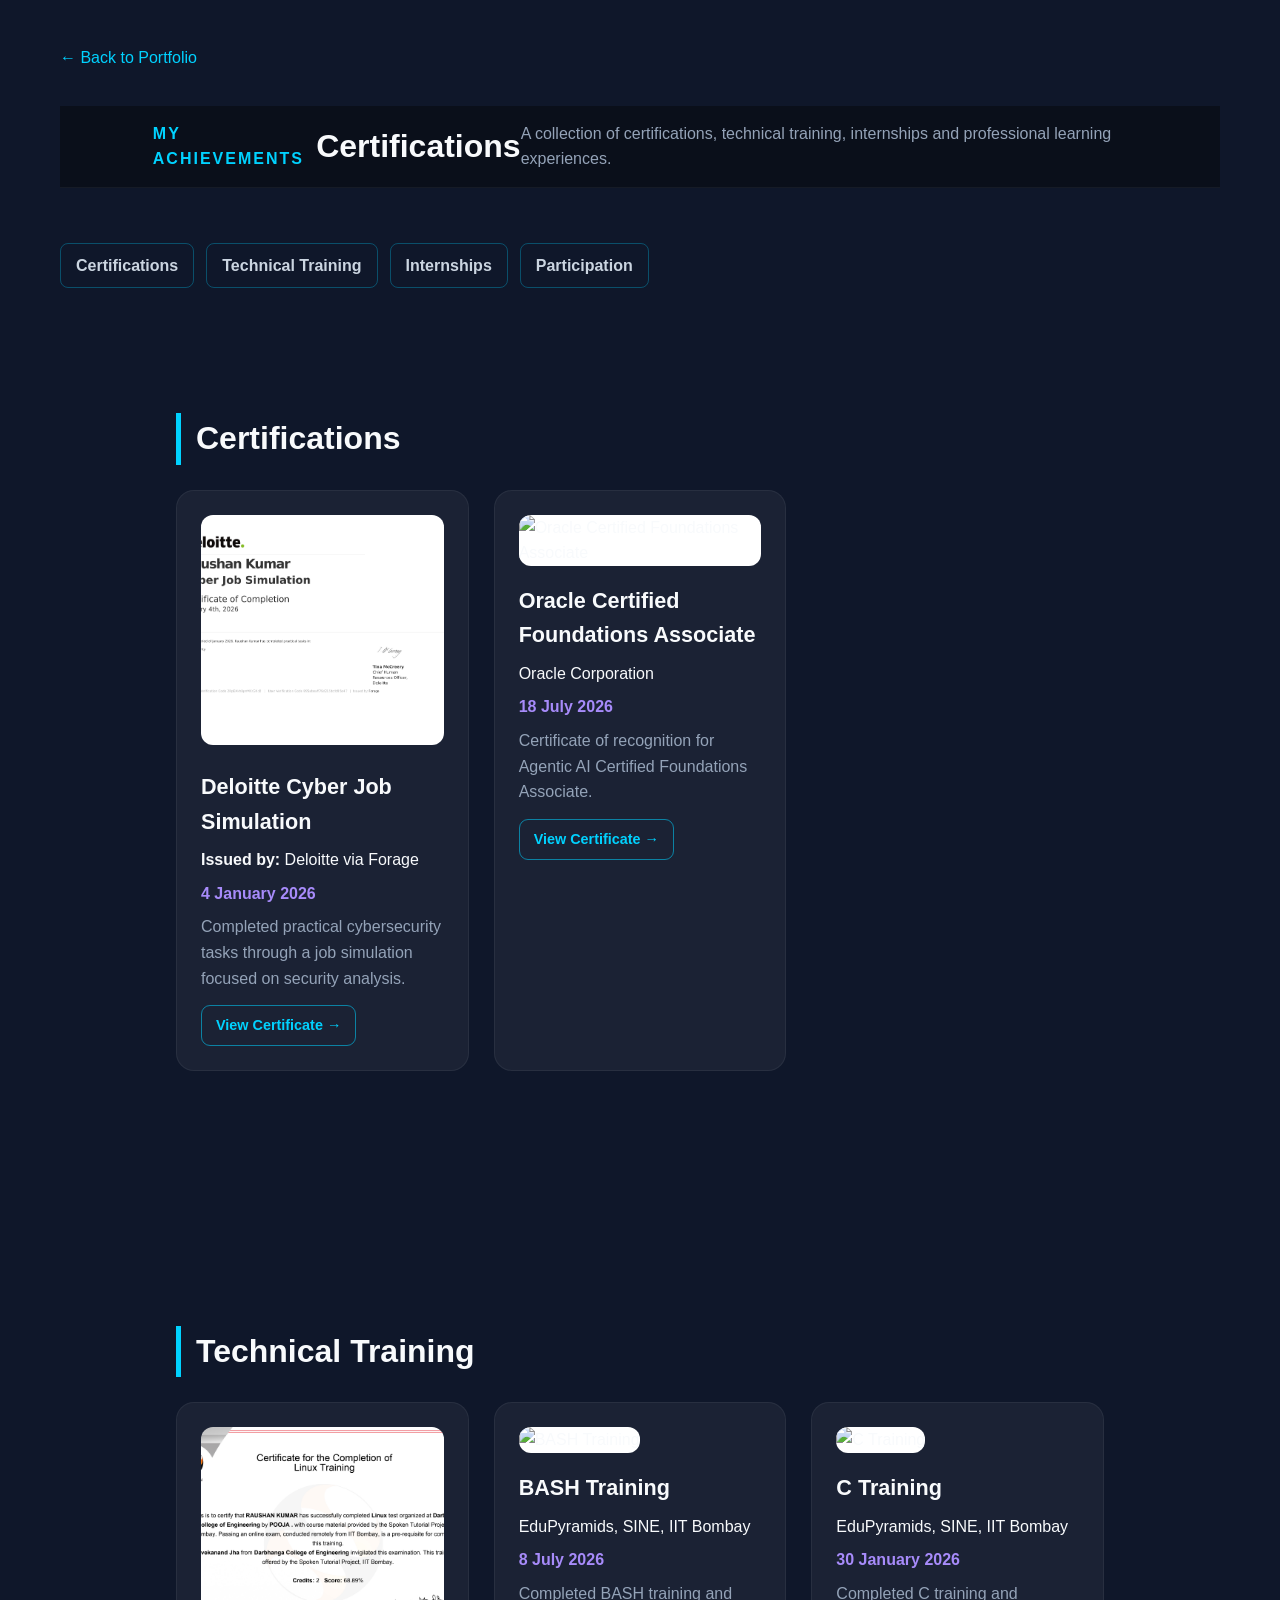
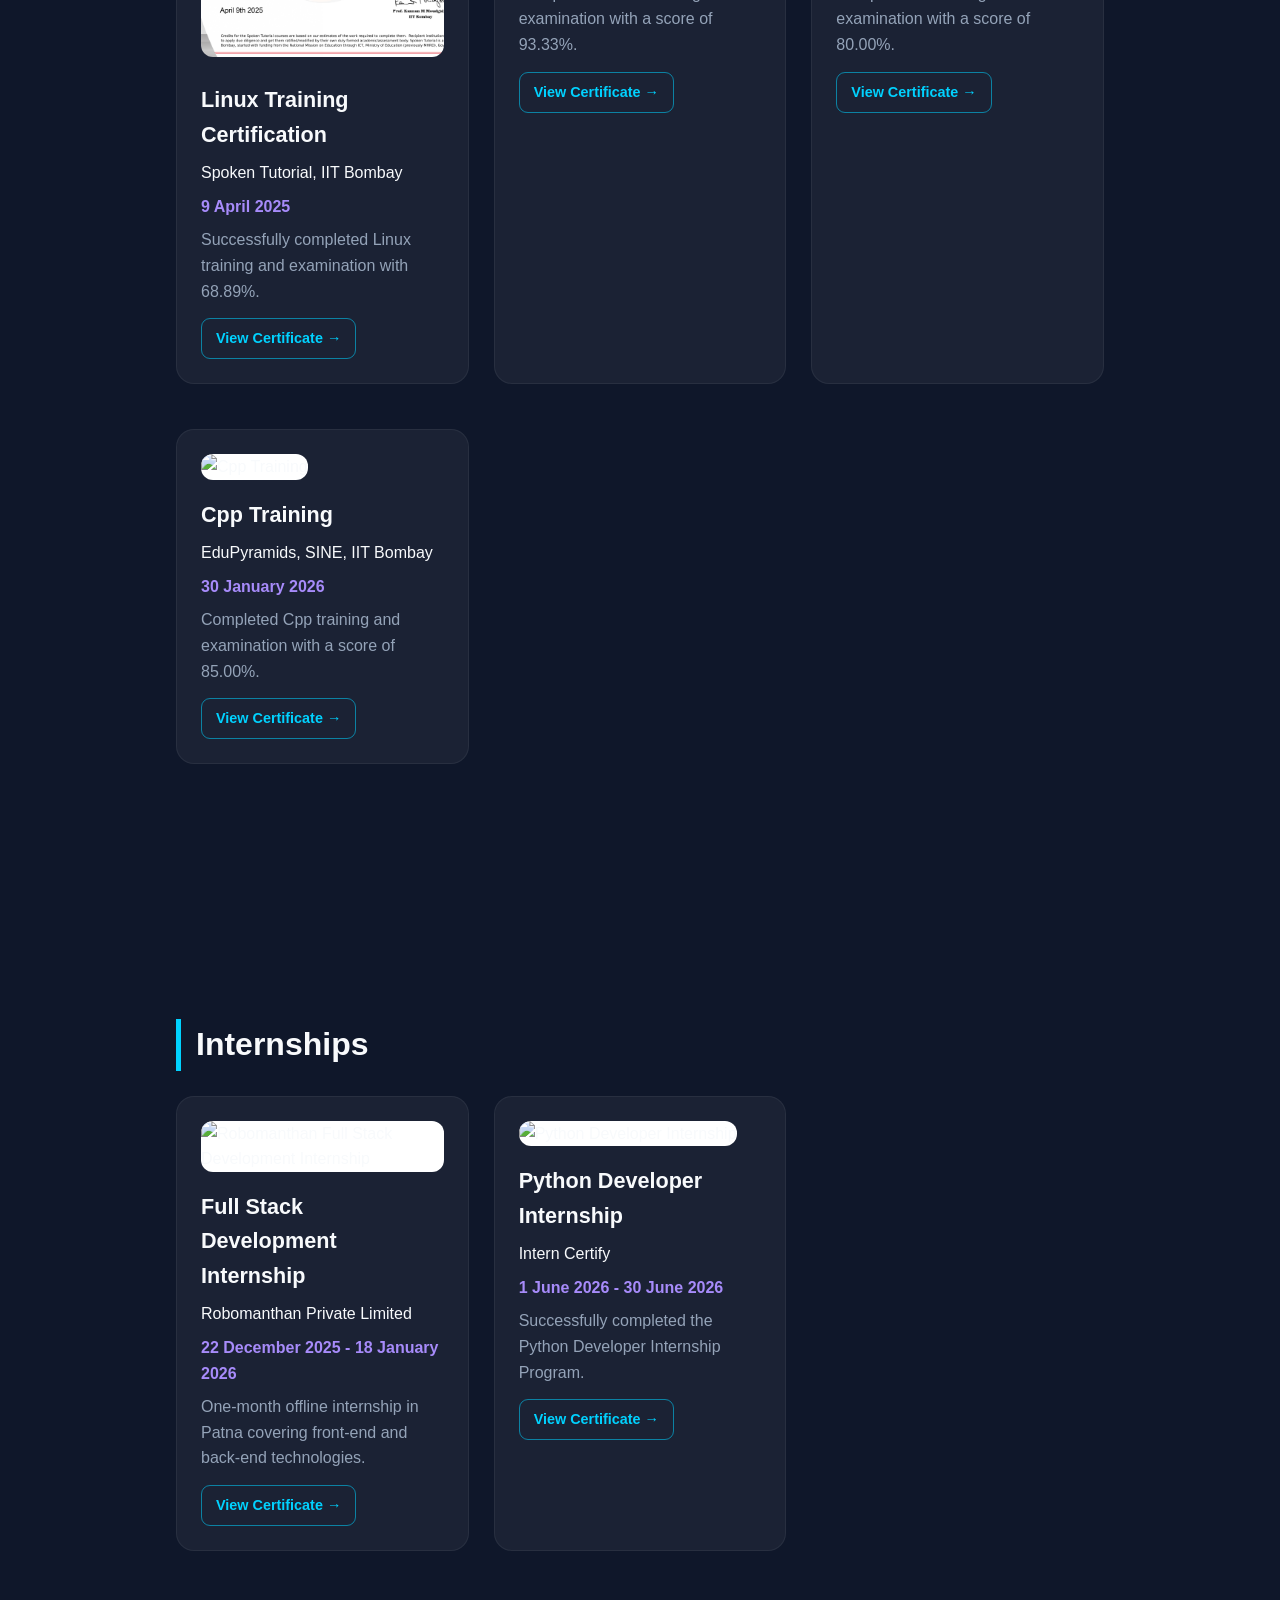
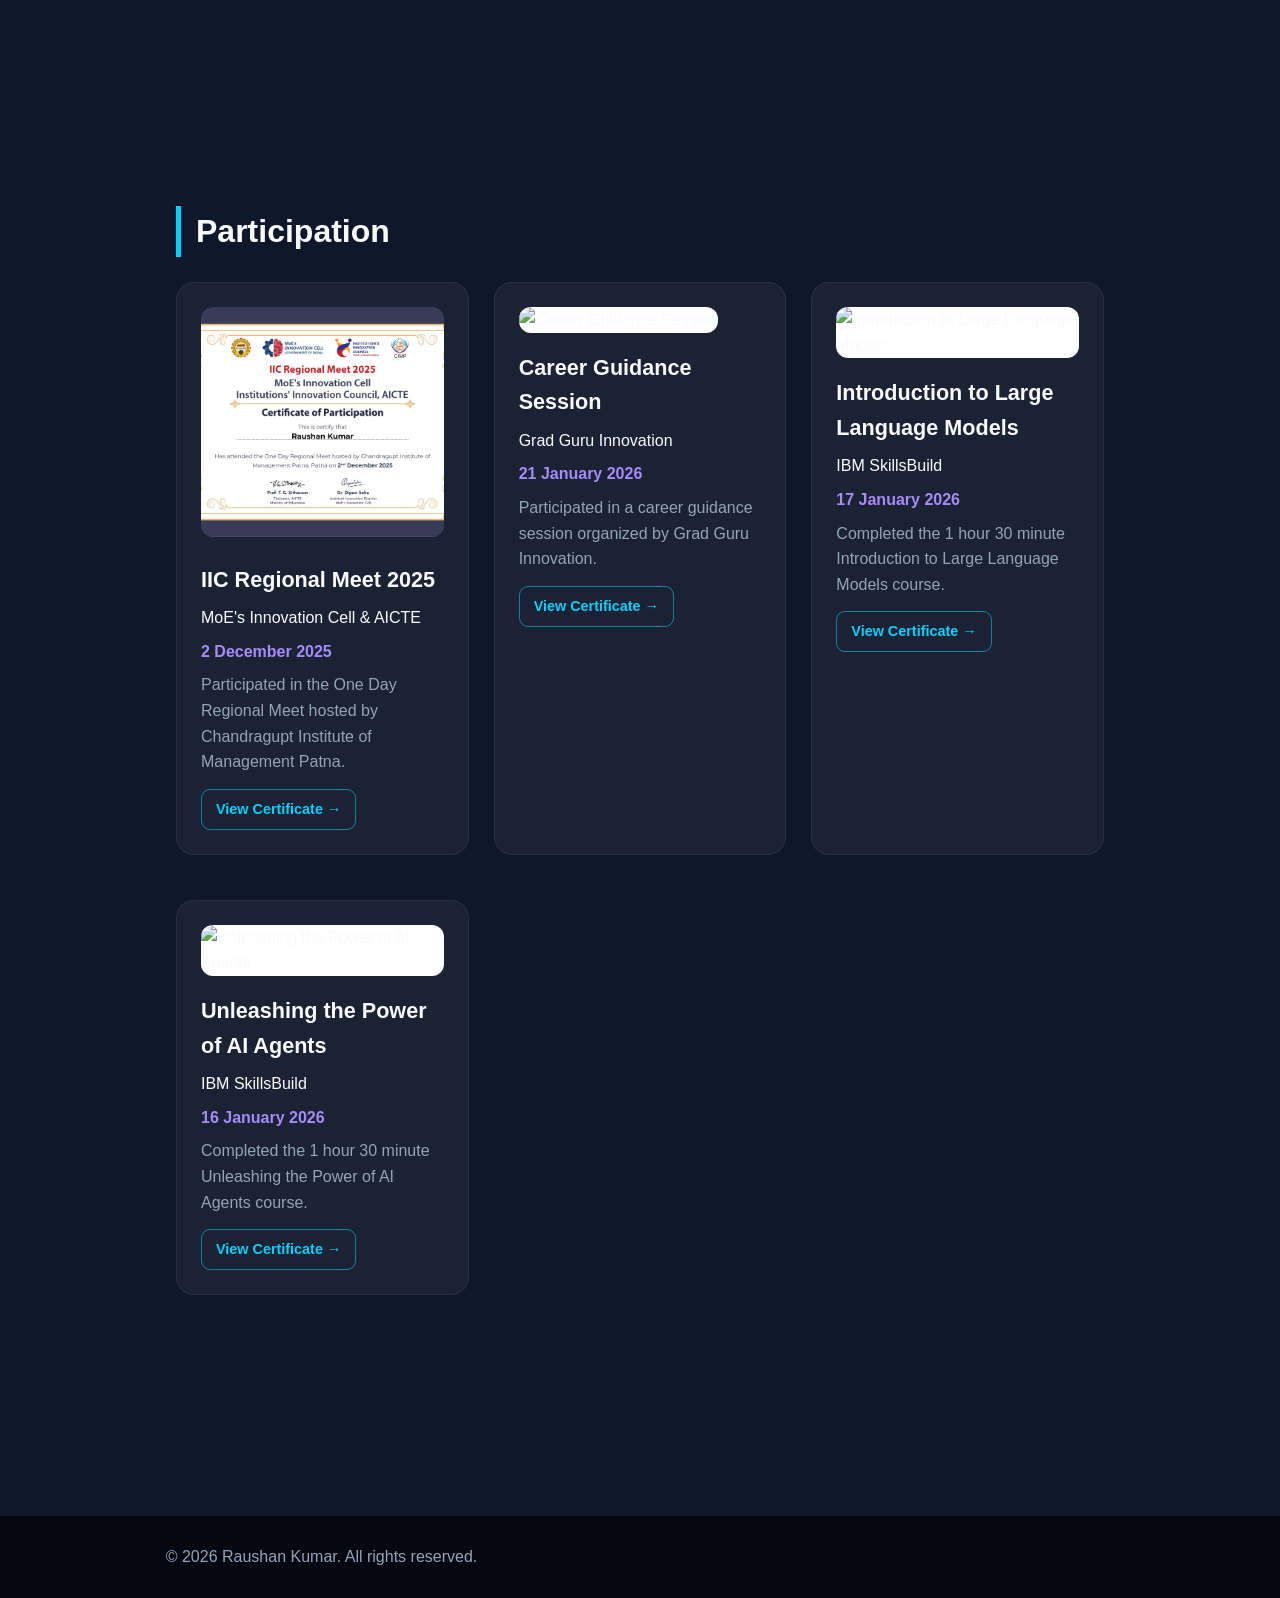
==== certifications.html @ c9614fdb "Add certification gallery page" ====
<!DOCTYPE html><html lang="en"><head><meta charset="UTF-8"><meta name="viewport" content="width=device-width,initial-scale=1.0"><meta name="description" content="Raushan Kumar certifications and professional learning."><title>Certifications | Raushan Kumar</title><link rel="stylesheet" href="https://cdnjs.cloudflare.com/ajax/libs/font-awesome/6.0.0/css/all.min.css"><link rel="stylesheet" href="style.css"></head><body><main class="page-shell"><a class="back-link" href="index.html#certifications">← Back to Portfolio</a><header class="page-header"><p class="eyebrow">My Achievements</p><h1>Certifications</h1><p class="muted">A collection of certifications, technical training, internships and professional learning experiences.</p></header><nav class="category-nav" aria-label="Certificate categories"><a href="#certifications">Certifications</a><a href="#technical-training">Technical Training</a><a href="#internships">Internships</a><a href="#participation">Participation</a></nav><section id="certifications" class="detail-section"><h2>Certifications</h2><div class="card-grid"><article class="detail-card"><img src="images/Deloitte Certificate.jpg" alt="Deloitte Cyber Job Simulation"><h3>Deloitte Cyber Job Simulation</h3><p><strong>Issued by:</strong> Deloitte via Forage</p><p class="date">4 January 2026</p><p class="muted">Completed practical cybersecurity tasks through a job simulation focused on security analysis.</p><a class="outline-btn small" href="images/Deloitte Certificate.jpg">View Certificate →</a></article><article class="detail-card"><img src="images/Oracle.jpg" alt="Oracle Certified Foundations Associate"><h3>Oracle Certified Foundations Associate</h3><p>Oracle Corporation</p><p class="date">18 July 2026</p><p class="muted">Certificate of recognition for Agentic AI Certified Foundations Associate.</p><a class="outline-btn small" href="images/Certificates/Oracle.jpg">View Certificate →</a></article></div></section><section id="technical-training" class="detail-section"><h2>Technical Training</h2><div class="card-grid"><article class="detail-card"><img src="images/LINUX TRAINING_page.jpg" alt="Linux Training"><h3>Linux Training Certification</h3><p>Spoken Tutorial, IIT Bombay</p><p class="date">9 April 2025</p><p class="muted">Successfully completed Linux training and examination with 68.89%.</p><a class="outline-btn small" href="images/LINUX TRAINING_page.jpg">View Certificate →</a></article><article class="detail-card"><img src="images/Certificates/BASH-Participant-Certificate.jpg" alt="BASH Training"><h3>BASH Training</h3><p>EduPyramids, SINE, IIT Bombay</p><p class="date">8 July 2026</p><p class="muted">Completed BASH training and examination with a score of 93.33%.</p><a class="outline-btn small" href="images/Certificates/BASH-Participant-Certificate.jpg">View Certificate →</a></article><article class="detail-card"><img src="images/Certificates/C-Participant-Certificate.jpg" alt="C Training"><h3>C Training</h3><p>EduPyramids, SINE, IIT Bombay</p><p class="date">30 January 2026</p><p class="muted">Completed C training and examination with a score of 80.00%.</p><a class="outline-btn small" href="images/Certificates/C-Participant-Certificate.jpg">View Certificate →</a></article><article class="detail-card"><img src="images/Certificates/Cpp-Participant-Certificate (1).jpg" alt="Cpp Training"><h3>Cpp Training</h3><p>EduPyramids, SINE, IIT Bombay</p><p class="date">30 January 2026</p><p class="muted">Completed Cpp training and examination with a score of 85.00%.</p><a class="outline-btn small" href="images/Certificates/Cpp-Participant-Certificate (1).jpg">View Certificate →</a></article></div></section><section id="internships" class="detail-section"><h2>Internships</h2><div class="card-grid"><article class="detail-card"><img src="images/Certificates/Robomanthan Certificate_8.jpg" alt="Robomanthan Full Stack Development Internship"><h3>Full Stack Development Internship</h3><p>Robomanthan Private Limited</p><p class="date">22 December 2025 - 18 January 2026</p><p class="muted">One-month offline internship in Patna covering front-end and back-end technologies.</p><a class="outline-btn small" href="images/Certificates/Robomanthan Certificate_8.jpg">View Certificate →</a></article><article class="detail-card"><img src="images/Certificates/Intern Certify Certification _20260608_214054_0000.jpg" alt="Python Developer Internship"><h3>Python Developer Internship</h3><p>Intern Certify</p><p class="date">1 June 2026 - 30 June 2026</p><p class="muted">Successfully completed the Python Developer Internship Program.</p><a class="outline-btn small" href="images/Certificates/Intern Certify Certification _20260608_214054_0000.jpg">View Certificate →</a></article></div></section><section id="participation" class="detail-section"><h2>Participation</h2><div class="card-grid"><article class="detail-card"><img src="images/iic-regional-meet.jpg" alt="IIC Regional Meet 2025"><h3>IIC Regional Meet 2025</h3><p>MoE's Innovation Cell &amp; AICTE</p><p class="date">2 December 2025</p><p class="muted">Participated in the One Day Regional Meet hosted by Chandragupt Institute of Management Patna.</p><a class="outline-btn small" href="images/iic-regional-meet.jpg">View Certificate →</a></article><article class="detail-card"><img src="images/Certificates/RAUSHAN_KUMAR_certificate.jpg" alt="Career Guidance Session"><h3>Career Guidance Session</h3><p>Grad Guru Innovation</p><p class="date">21 January 2026</p><p class="muted">Participated in a career guidance session organized by Grad Guru Innovation.</p><a class="outline-btn small" href="images/Certificates/RAUSHAN_KUMAR_certificate.jpg">View Certificate →</a></article><article class="detail-card"><img src="images/Certificates/Completion_Certificate___Introduction_to_Large_Language_Models.jpg" alt="Introduction to Large Language Models"><h3>Introduction to Large Language Models</h3><p>IBM SkillsBuild</p><p class="date">17 January 2026</p><p class="muted">Completed the 1 hour 30 minute Introduction to Large Language Models course.</p><a class="outline-btn small" href="images/Certificates/Completion_Certificate___Introduction_to_Large_Language_Models.jpg">View Certificate →</a></article><article class="detail-card"><img src="images/Certificates/Completion_Certificate___Unleashing_the_Power_of_AI_Agents.jpg" alt="Unleashing the Power of AI Agents"><h3>Unleashing the Power of AI Agents</h3><p>IBM SkillsBuild</p><p class="date">16 January 2026</p><p class="muted">Completed the 1 hour 30 minute Unleashing the Power of AI Agents course.</p><a class="outline-btn small" href="images/Certificates/Completion_Certificate___Unleashing_the_Power_of_AI_Agents.jpg">View Certificate →</a></article></div></section></main><footer class="site-footer">© 2026 Raushan Kumar. All rights reserved.</footer></body></html>
---- style.css ----
:root{--gradient:linear-gradient(135deg,#00d2ff 0%,#3a7bd5 100%);--accent:#c084fc;--bg:#0f172a;--card:rgba(255,255,255,.05);--text:#f8fafc;--muted:#94a3b8;--cyan:#00d2ff}*{box-sizing:border-box;margin:0;padding:0;font-family:Inter,sans-serif}html{scroll-behavior:smooth;scroll-padding-top:90px}body{background:var(--bg);color:var(--text);line-height:1.6}a{color:inherit}header{position:sticky;top:0;z-index:1000;display:flex;justify-content:space-between;align-items:center;padding:15px 8%;background:rgba(11,15,26,.95);backdrop-filter:blur(10px);border-bottom:1px solid rgba(255,255,255,.05)}.logo-circle{width:45px;height:45px;border:2px solid var(--cyan);border-radius:50%;display:grid;place-items:center;font-weight:800;color:var(--cyan);box-shadow:0 0 15px rgba(0,210,255,.2)}nav ul{display:flex;gap:25px;list-style:none}nav a{text-decoration:none;font-weight:600;color:#cbd5e1;transition:.2s}nav a:hover{color:var(--cyan)}section{padding:80px 10%}h2{font-size:2rem;margin-bottom:40px;border-left:5px solid var(--cyan);padding-left:15px}.hero{display:flex;justify-content:space-between;align-items:center;gap:50px;padding:80px 10%;background:radial-gradient(circle at top right,rgba(58,123,213,.1),transparent)}.hero-text{max-width:760px}.hero-text h1{font-size:3.5rem;background:var(--gradient);-webkit-background-clip:text;-webkit-text-fill-color:transparent}.hero-text p{font-size:1.2rem;color:var(--muted);margin-top:10px}.hero-description{max-width:700px}.profile-circle{width:220px;height:220px;flex:0 0 220px;border:4px solid var(--cyan);border-radius:50%;overflow:hidden;box-shadow:0 0 30px rgba(0,210,255,.2)}.profile-circle img{width:100%;height:100%;object-fit:cover}.about-text{max-width:850px;color:#cbd5e1;font-size:1.05rem}.about-text p+p{margin-top:15px}.card-grid{display:grid;grid-template-columns:repeat(3,minmax(0,1fr));gap:25px}.card{background:var(--card);padding:30px;border:1px solid rgba(255,255,255,.06);border-radius:20px;transition:.25s}.card:hover{border-color:var(--cyan);background:rgba(0,210,255,.05);transform:translateY(-4px)}.icon{font-size:1.5rem;color:var(--cyan);margin-bottom:15px}.heading-row{display:flex;align-items:center;gap:12px}.heading-row .icon{margin:0}.card h3{color:var(--cyan);margin-bottom:10px}.heading-row h3{margin:0}.date{color:#a78bfa;font-weight:600;margin-top:8px}.muted{color:var(--muted)}.skills-grid{display:grid;grid-template-columns:repeat(2,minmax(0,1fr));gap:20px}.skill-group{background:var(--card);padding:25px;border:1px solid rgba(255,255,255,.06);border-radius:18px}.skill-group h3{margin-bottom:15px;color:#e2e8f0}.skill-group h3 i{color:var(--cyan);margin-right:8px}.skill-list,.tags{display:flex;flex-wrap:wrap;gap:10px}.skill-list span,.tags span{padding:7px 12px;border-radius:8px;background:rgba(0,210,255,.08);color:var(--cyan);font-size:.9rem}.tags{margin-top:18px}.text-link{display:inline-block;margin-top:18px;color:var(--cyan);font-weight:700;text-decoration:none}.certificate-card img{width:100%;height:190px;object-fit:cover;border-radius:12px;margin-bottom:18px;background:#fff}.center-action{text-align:center;margin-top:30px}.outline-btn{display:inline-flex;align-items:center;gap:9px;padding:11px 20px;border:1px solid rgba(0,210,255,.55);border-radius:9px;text-decoration:none;color:var(--cyan);font-weight:700;transition:.2s}.outline-btn:hover{background:rgba(0,210,255,.1);transform:translateY(-2px)}.outline-btn.small{margin-top:14px;padding:8px 14px;font-size:.9rem}.project-card{min-height:250px}footer{display:grid;grid-template-columns:1fr 1fr;gap:50px;padding:70px 10%;background:#050810;border-top:1px solid rgba(255,255,255,.05)}footer h2{margin-bottom:25px}.contact-items{margin-top:20px}.contact-items p+p{margin-top:8px}.contact-items a{color:var(--cyan);text-decoration:none}.social-icons{display:flex;gap:15px;margin-top:25px}.social-icons a{width:45px;height:45px;border-radius:50%;background:var(--card);display:grid;place-items:center;text-decoration:none;font-size:1.2rem;transition:.2s}.social-icons a:hover{background:var(--cyan);transform:translateY(-3px)}.contact-card{background:var(--card);padding:30px;border-radius:20px}.contact-card h3{margin-bottom:10px}.contact-card .outline-btn{margin-top:20px}.copyright{text-align:center;padding:20px;color:#94a3b8;border-top:1px solid rgba(255,255,255,.05)}.page-shell{max-width:1200px;margin:auto;padding:45px 20px}.back-link{display:inline-block;color:var(--cyan);text-decoration:none;margin-bottom:35px}.page-header{margin-bottom:55px}.eyebrow{color:var(--cyan);font-weight:800;letter-spacing:2px;text-transform:uppercase}.category-nav,.project-nav{display:flex;flex-wrap:wrap;gap:12px;margin:25px 0 45px}.category-nav a,.project-nav a{padding:9px 15px;border:1px solid rgba(0,210,255,.3);border-radius:8px;text-decoration:none;color:#cbd5e1}.category-nav a:hover,.project-nav a:hover{color:var(--cyan);border-color:var(--cyan)}.detail-section{margin-bottom:75px;scroll-margin-top:110px}.detail-section>h2{margin-bottom:25px}.detail-card{background:var(--card);border:1px solid rgba(255,255,255,.06);border-radius:18px;padding:24px;margin-bottom:20px}.detail-card img{width:100%;height:230px;object-fit:cover;border-radius:12px;background:#fff;margin-bottom:18px}.detail-card h3{font-size:1.35rem;margin-bottom:8px}.detail-card p+p{margin-top:8px}.site-footer{text-align:center;padding:28px;border-top:1px solid rgba(255,255,255,.05);color:#94a3b8}@media(max-width:900px){.card-grid{grid-template-columns:repeat(2,minmax(0,1fr))}.hero{padding:65px 7%}section,footer{padding:65px 7%}}@media(max-width:650px){header{padding:12px 5%}nav ul{display:none}.hero{flex-direction:column-reverse;text-align:center}.hero-text h1{font-size:2.7rem}.profile-circle{width:180px;height:180px;flex-basis:180px}section,footer{padding:55px 5%}.card-grid,.skills-grid,footer{grid-template-columns:1fr}.heading-row{align-items:flex-start}.page-shell{padding:30px 15px}.page-header{margin-bottom:35px}.detail-card img{height:190px}}
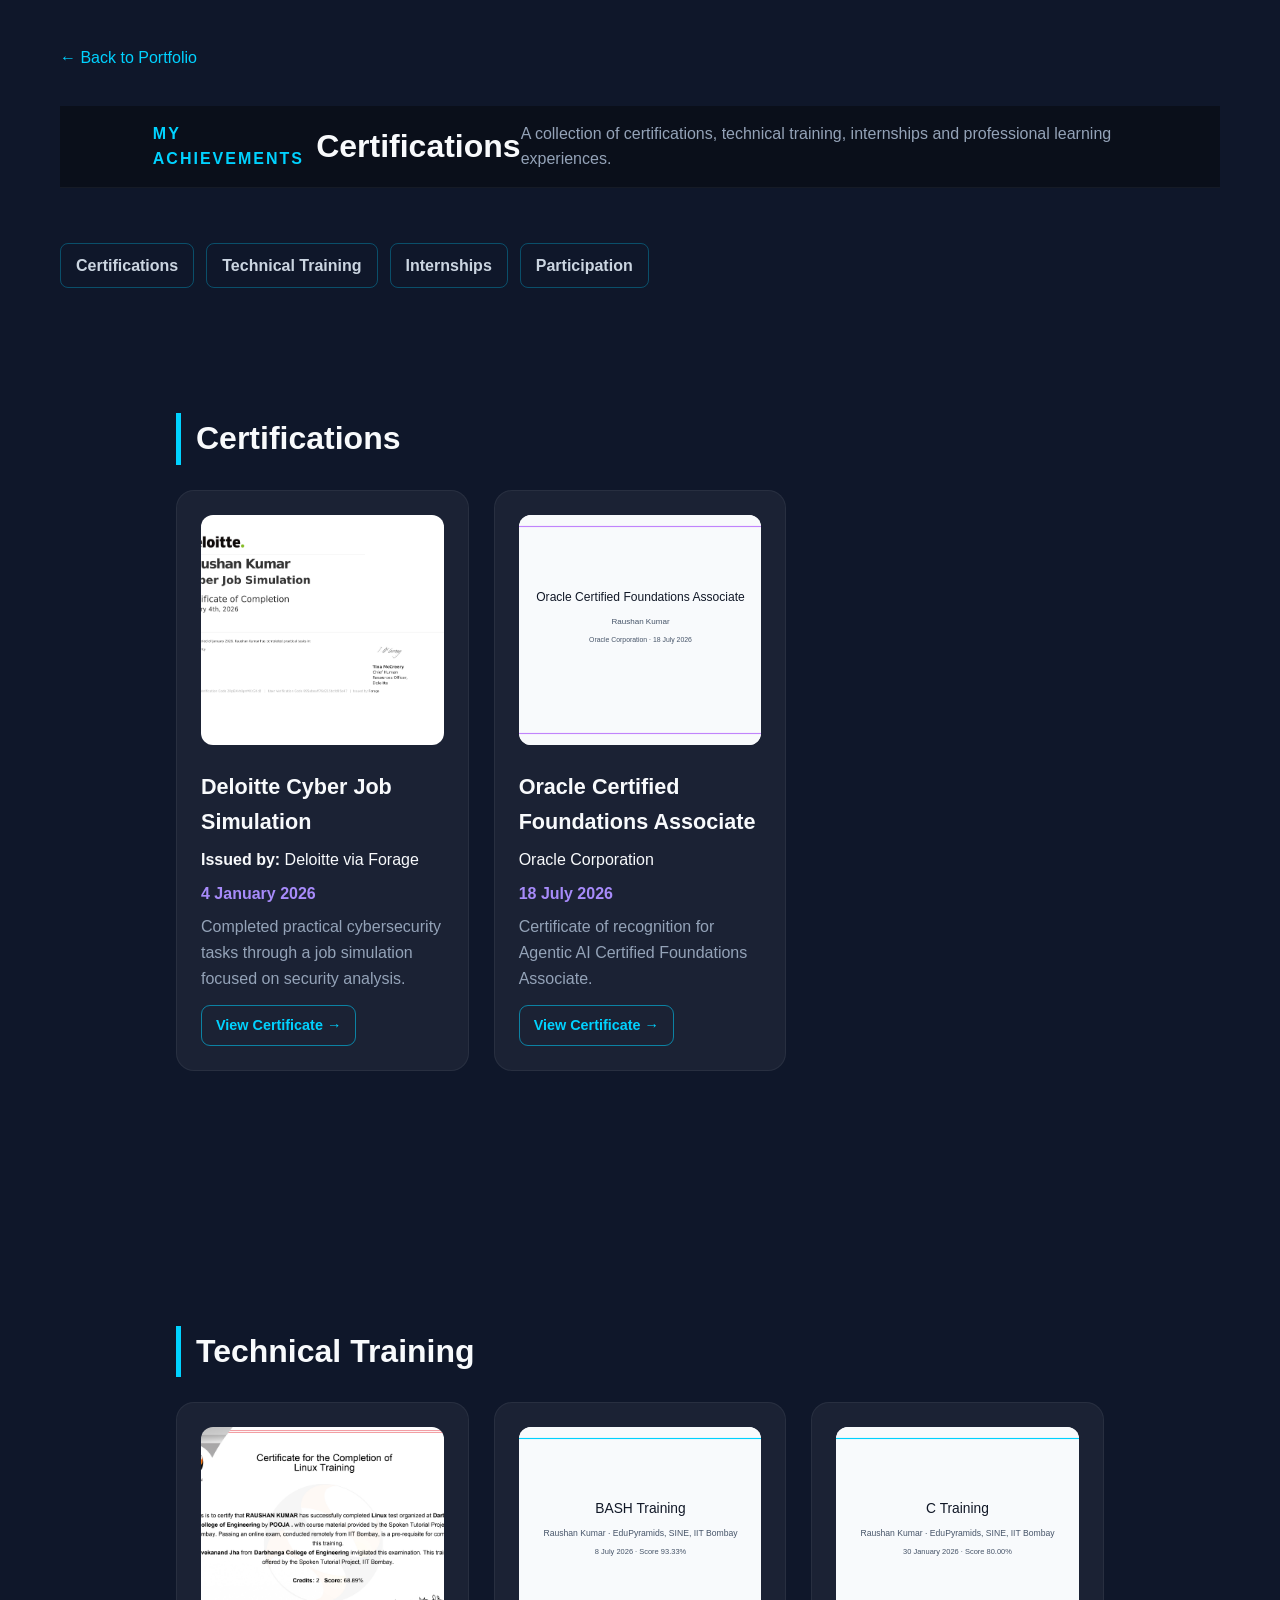
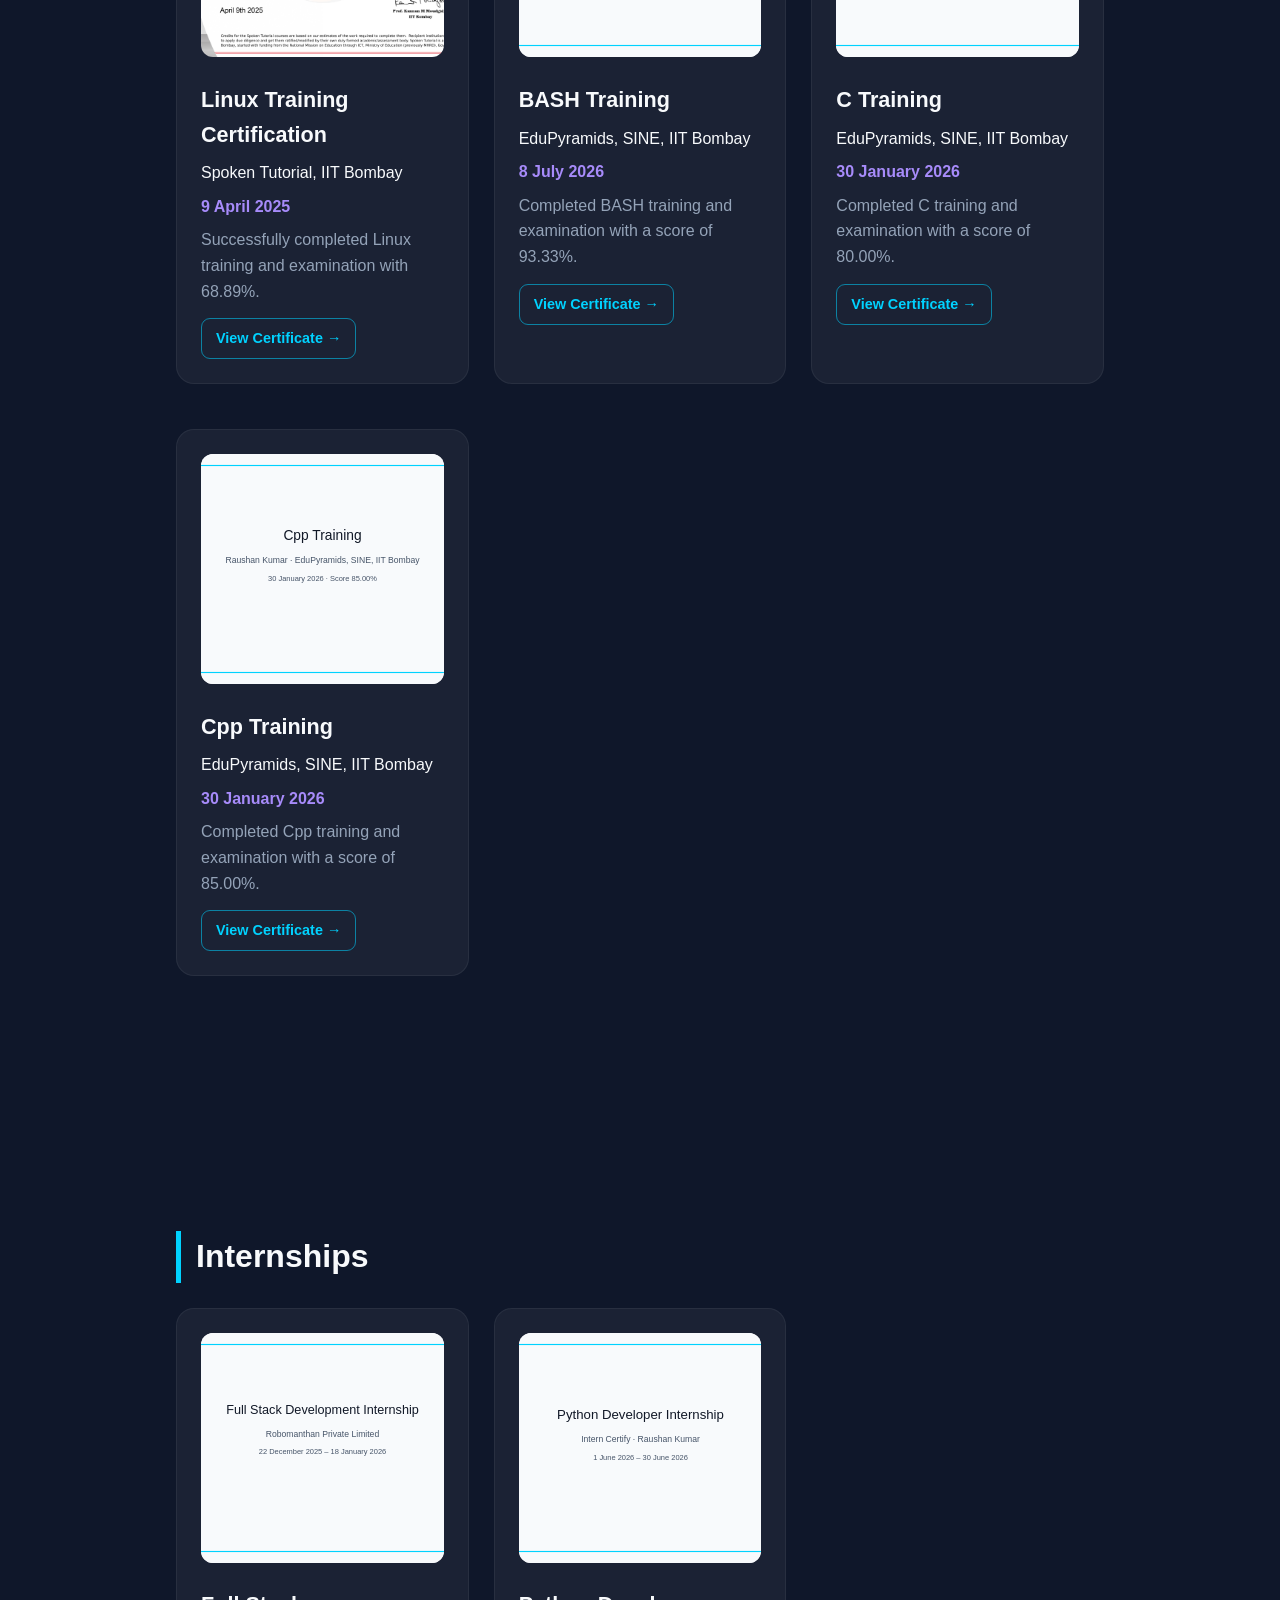
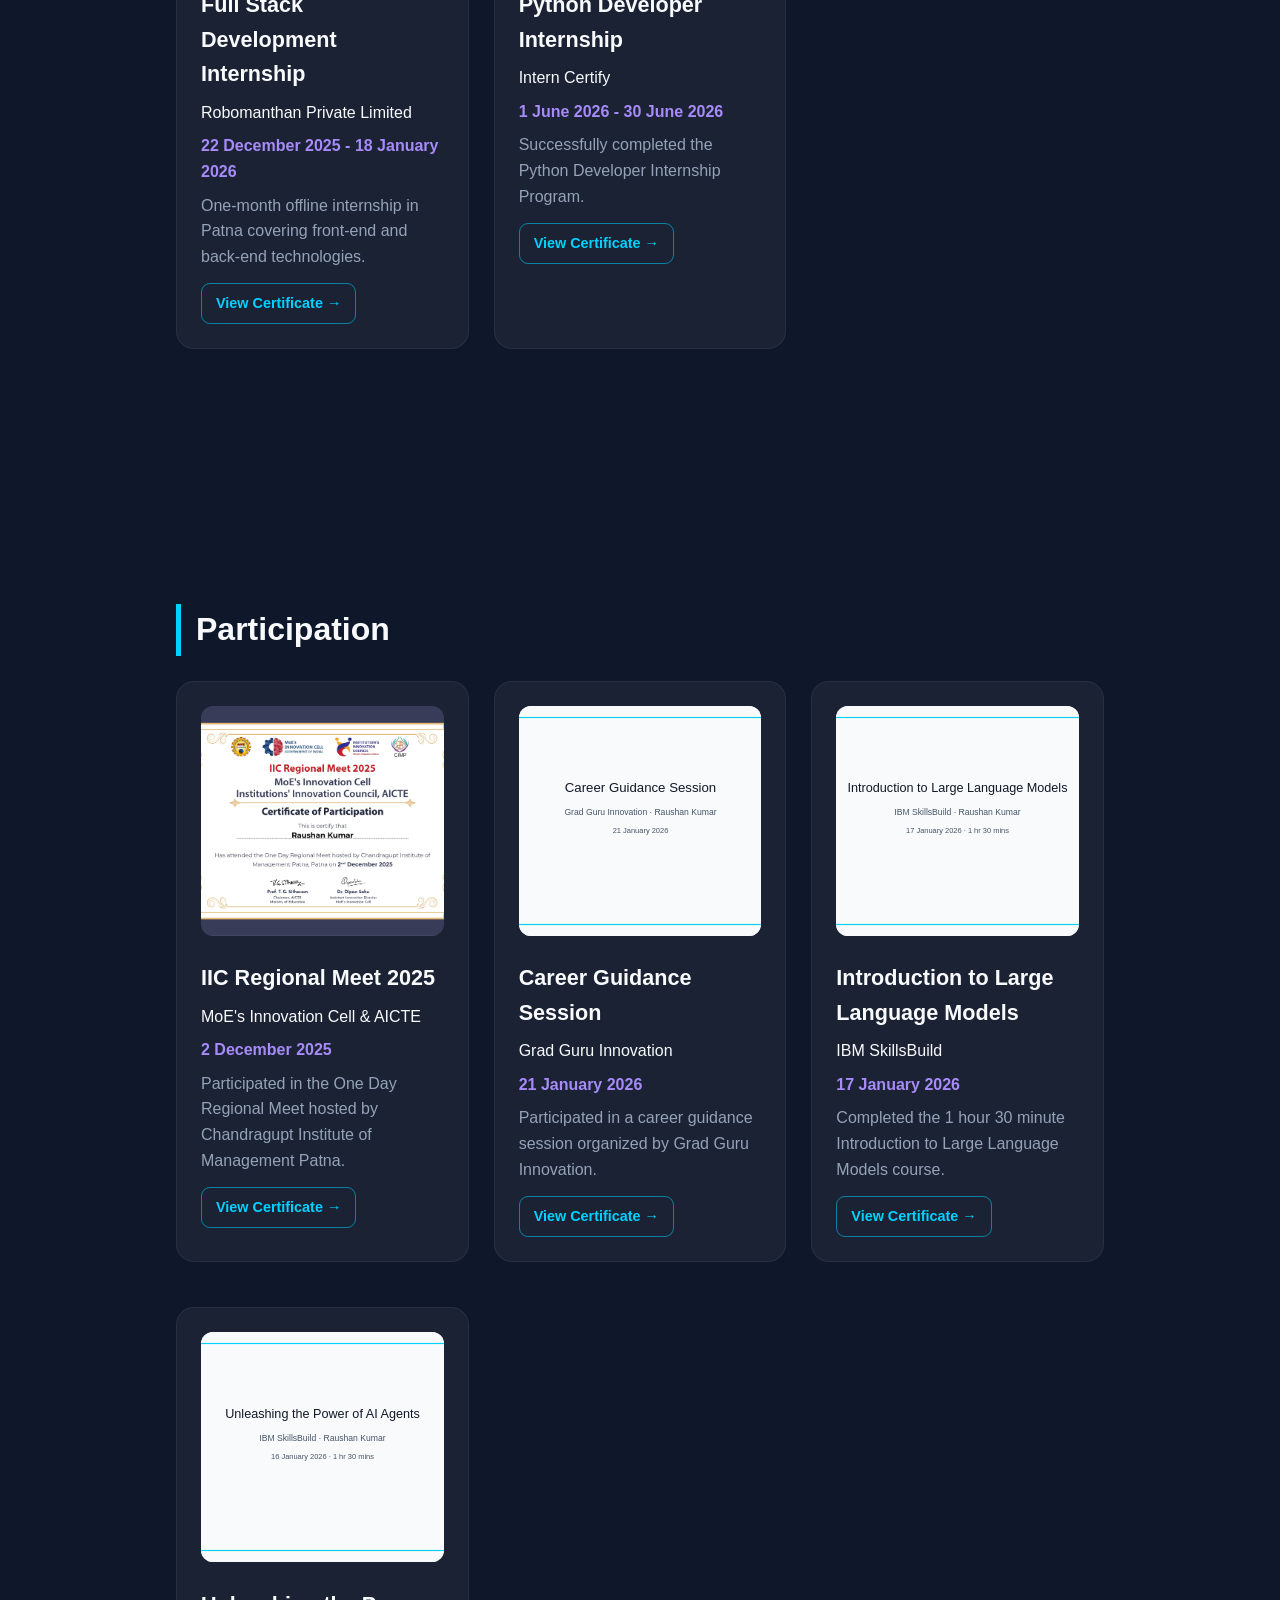
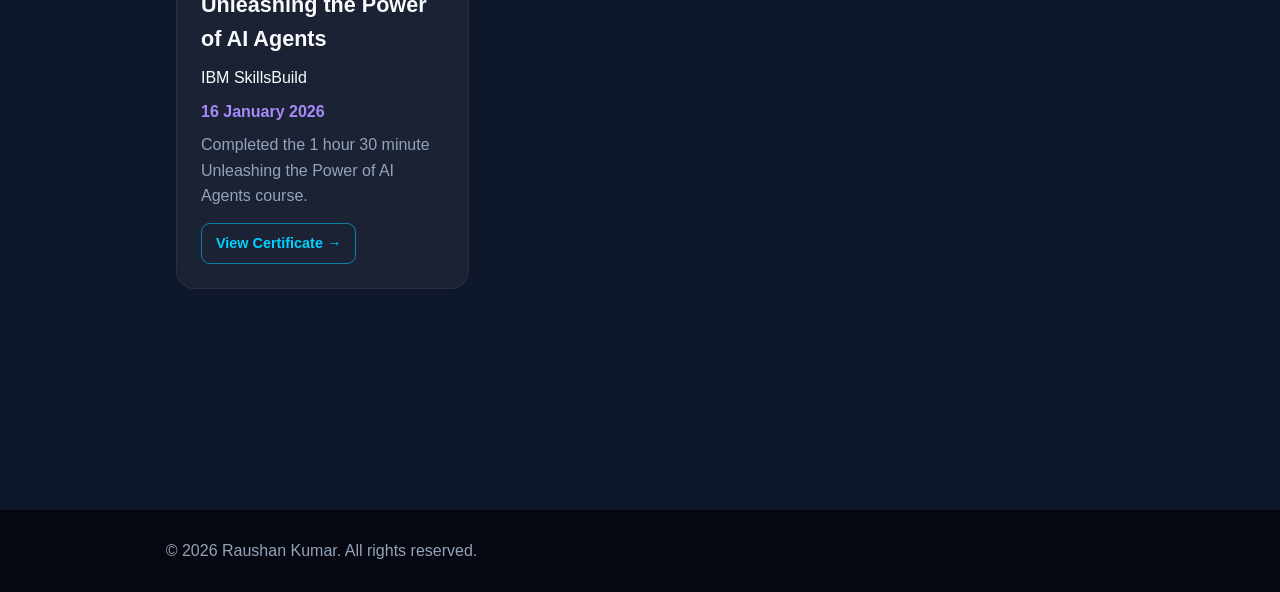
==== commit d6f418b5: "Fix certificate asset paths" ====
--- a/certifications.html
+++ b/certifications.html
@@ -1 +1 @@
-<!DOCTYPE html><html lang="en"><head><meta charset="UTF-8"><meta name="viewport" content="width=device-width,initial-scale=1.0"><meta name="description" content="Raushan Kumar certifications and professional learning."><title>Certifications | Raushan Kumar</title><link rel="stylesheet" href="https://cdnjs.cloudflare.com/ajax/libs/font-awesome/6.0.0/css/all.min.css"><link rel="stylesheet" href="style.css"></head><body><main class="page-shell"><a class="back-link" href="index.html#certifications">← Back to Portfolio</a><header class="page-header"><p class="eyebrow">My Achievements</p><h1>Certifications</h1><p class="muted">A collection of certifications, technical training, internships and professional learning experiences.</p></header><nav class="category-nav" aria-label="Certificate categories"><a href="#certifications">Certifications</a><a href="#technical-training">Technical Training</a><a href="#internships">Internships</a><a href="#participation">Participation</a></nav><section id="certifications" class="detail-section"><h2>Certifications</h2><div class="card-grid"><article class="detail-card"><img src="images/Deloitte Certificate.jpg" alt="Deloitte Cyber Job Simulation"><h3>Deloitte Cyber Job Simulation</h3><p><strong>Issued by:</strong> Deloitte via Forage</p><p class="date">4 January 2026</p><p class="muted">Completed practical cybersecurity tasks through a job simulation focused on security analysis.</p><a class="outline-btn small" href="images/Deloitte Certificate.jpg">View Certificate →</a></article><article class="detail-card"><img src="images/Oracle.jpg" alt="Oracle Certified Foundations Associate"><h3>Oracle Certified Foundations Associate</h3><p>Oracle Corporation</p><p class="date">18 July 2026</p><p class="muted">Certificate of recognition for Agentic AI Certified Foundations Associate.</p><a class="outline-btn small" href="images/Certificates/Oracle.jpg">View Certificate →</a></article></div></section><section id="technical-training" class="detail-section"><h2>Technical Training</h2><div class="card-grid"><article class="detail-card"><img src="images/LINUX TRAINING_page.jpg" alt="Linux Training"><h3>Linux Training Certification</h3><p>Spoken Tutorial, IIT Bombay</p><p class="date">9 April 2025</p><p class="muted">Successfully completed Linux training and examination with 68.89%.</p><a class="outline-btn small" href="images/LINUX TRAINING_page.jpg">View Certificate →</a></article><article class="detail-card"><img src="images/Certificates/BASH-Participant-Certificate.jpg" alt="BASH Training"><h3>BASH Training</h3><p>EduPyramids, SINE, IIT Bombay</p><p class="date">8 July 2026</p><p class="muted">Completed BASH training and examination with a score of 93.33%.</p><a class="outline-btn small" href="images/Certificates/BASH-Participant-Certificate.jpg">View Certificate →</a></article><article class="detail-card"><img src="images/Certificates/C-Participant-Certificate.jpg" alt="C Training"><h3>C Training</h3><p>EduPyramids, SINE, IIT Bombay</p><p class="date">30 January 2026</p><p class="muted">Completed C training and examination with a score of 80.00%.</p><a class="outline-btn small" href="images/Certificates/C-Participant-Certificate.jpg">View Certificate →</a></article><article class="detail-card"><img src="images/Certificates/Cpp-Participant-Certificate (1).jpg" alt="Cpp Training"><h3>Cpp Training</h3><p>EduPyramids, SINE, IIT Bombay</p><p class="date">30 January 2026</p><p class="muted">Completed Cpp training and examination with a score of 85.00%.</p><a class="outline-btn small" href="images/Certificates/Cpp-Participant-Certificate (1).jpg">View Certificate →</a></article></div></section><section id="internships" class="detail-section"><h2>Internships</h2><div class="card-grid"><article class="detail-card"><img src="images/Certificates/Robomanthan Certificate_8.jpg" alt="Robomanthan Full Stack Development Internship"><h3>Full Stack Development Internship</h3><p>Robomanthan Private Limited</p><p class="date">22 December 2025 - 18 January 2026</p><p class="muted">One-month offline internship in Patna covering front-end and back-end technologies.</p><a class="outline-btn small" href="images/Certificates/Robomanthan Certificate_8.jpg">View Certificate →</a></article><article class="detail-card"><img src="images/Certificates/Intern Certify Certification _20260608_214054_0000.jpg" alt="Python Developer Internship"><h3>Python Developer Internship</h3><p>Intern Certify</p><p class="date">1 June 2026 - 30 June 2026</p><p class="muted">Successfully completed the Python Developer Internship Program.</p><a class="outline-btn small" href="images/Certificates/Intern Certify Certification _20260608_214054_0000.jpg">View Certificate →</a></article></div></section><section id="participation" class="detail-section"><h2>Participation</h2><div class="card-grid"><article class="detail-card"><img src="images/iic-regional-meet.jpg" alt="IIC Regional Meet 2025"><h3>IIC Regional Meet 2025</h3><p>MoE's Innovation Cell &amp; AICTE</p><p class="date">2 December 2025</p><p class="muted">Participated in the One Day Regional Meet hosted by Chandragupt Institute of Management Patna.</p><a class="outline-btn small" href="images/iic-regional-meet.jpg">View Certificate →</a></article><article class="detail-card"><img src="images/Certificates/RAUSHAN_KUMAR_certificate.jpg" alt="Career Guidance Session"><h3>Career Guidance Session</h3><p>Grad Guru Innovation</p><p class="date">21 January 2026</p><p class="muted">Participated in a career guidance session organized by Grad Guru Innovation.</p><a class="outline-btn small" href="images/Certificates/RAUSHAN_KUMAR_certificate.jpg">View Certificate →</a></article><article class="detail-card"><img src="images/Certificates/Completion_Certificate___Introduction_to_Large_Language_Models.jpg" alt="Introduction to Large Language Models"><h3>Introduction to Large Language Models</h3><p>IBM SkillsBuild</p><p class="date">17 January 2026</p><p class="muted">Completed the 1 hour 30 minute Introduction to Large Language Models course.</p><a class="outline-btn small" href="images/Certificates/Completion_Certificate___Introduction_to_Large_Language_Models.jpg">View Certificate →</a></article><article class="detail-card"><img src="images/Certificates/Completion_Certificate___Unleashing_the_Power_of_AI_Agents.jpg" alt="Unleashing the Power of AI Agents"><h3>Unleashing the Power of AI Agents</h3><p>IBM SkillsBuild</p><p class="date">16 January 2026</p><p class="muted">Completed the 1 hour 30 minute Unleashing the Power of AI Agents course.</p><a class="outline-btn small" href="images/Certificates/Completion_Certificate___Unleashing_the_Power_of_AI_Agents.jpg">View Certificate →</a></article></div></section></main><footer class="site-footer">© 2026 Raushan Kumar. All rights reserved.</footer></body></html>+<!DOCTYPE html><html lang="en"><head><meta charset="UTF-8"><meta name="viewport" content="width=device-width,initial-scale=1.0"><meta name="description" content="Raushan Kumar certifications and professional learning."><title>Certifications | Raushan Kumar</title><link rel="stylesheet" href="https://cdnjs.cloudflare.com/ajax/libs/font-awesome/6.0.0/css/all.min.css"><link rel="stylesheet" href="style.css"></head><body><main class="page-shell"><a class="back-link" href="index.html#certifications">← Back to Portfolio</a><header class="page-header"><p class="eyebrow">My Achievements</p><h1>Certifications</h1><p class="muted">A collection of certifications, technical training, internships and professional learning experiences.</p></header><nav class="category-nav" aria-label="Certificate categories"><a href="#certifications">Certifications</a><a href="#technical-training">Technical Training</a><a href="#internships">Internships</a><a href="#participation">Participation</a></nav><section id="certifications" class="detail-section"><h2>Certifications</h2><div class="card-grid"><article class="detail-card"><img src="images/Deloitte Certificate.jpg" alt="Deloitte Cyber Job Simulation"><h3>Deloitte Cyber Job Simulation</h3><p><strong>Issued by:</strong> Deloitte via Forage</p><p class="date">4 January 2026</p><p class="muted">Completed practical cybersecurity tasks through a job simulation focused on security analysis.</p><a class="outline-btn small" href="images/Deloitte Certificate.jpg">View Certificate →</a></article><article class="detail-card"><img src="images/Certificates/Oracle.svg" alt="Oracle Certified Foundations Associate"><h3>Oracle Certified Foundations Associate</h3><p>Oracle Corporation</p><p class="date">18 July 2026</p><p class="muted">Certificate of recognition for Agentic AI Certified Foundations Associate.</p><a class="outline-btn small" href="images/Certificates/Oracle.svg">View Certificate →</a></article></div></section><section id="technical-training" class="detail-section"><h2>Technical Training</h2><div class="card-grid"><article class="detail-card"><img src="images/LINUX TRAINING_page.jpg" alt="Linux Training"><h3>Linux Training Certification</h3><p>Spoken Tutorial, IIT Bombay</p><p class="date">9 April 2025</p><p class="muted">Successfully completed Linux training and examination with 68.89%.</p><a class="outline-btn small" href="images/LINUX TRAINING_page.jpg">View Certificate →</a></article><article class="detail-card"><img src="images/Certificates/BASH-Participant-Certificate.svg" alt="BASH Training"><h3>BASH Training</h3><p>EduPyramids, SINE, IIT Bombay</p><p class="date">8 July 2026</p><p class="muted">Completed BASH training and examination with a score of 93.33%.</p><a class="outline-btn small" href="images/Certificates/BASH-Participant-Certificate.svg">View Certificate →</a></article><article class="detail-card"><img src="images/Certificates/C-Participant-Certificate.svg" alt="C Training"><h3>C Training</h3><p>EduPyramids, SINE, IIT Bombay</p><p class="date">30 January 2026</p><p class="muted">Completed C training and examination with a score of 80.00%.</p><a class="outline-btn small" href="images/Certificates/C-Participant-Certificate.svg">View Certificate →</a></article><article class="detail-card"><img src="images/Certificates/Cpp-Participant-Certificate.svg" alt="Cpp Training"><h3>Cpp Training</h3><p>EduPyramids, SINE, IIT Bombay</p><p class="date">30 January 2026</p><p class="muted">Completed Cpp training and examination with a score of 85.00%.</p><a class="outline-btn small" href="images/Certificates/Cpp-Participant-Certificate.svg">View Certificate →</a></article></div></section><section id="internships" class="detail-section"><h2>Internships</h2><div class="card-grid"><article class="detail-card"><img src="images/Certificates/Robomanthan-Certificate.svg" alt="Robomanthan Full Stack Development Internship"><h3>Full Stack Development Internship</h3><p>Robomanthan Private Limited</p><p class="date">22 December 2025 - 18 January 2026</p><p class="muted">One-month offline internship in Patna covering front-end and back-end technologies.</p><a class="outline-btn small" href="images/Certificates/Robomanthan-Certificate.svg">View Certificate →</a></article><article class="detail-card"><img src="images/Certificates/Intern-Certify-Python-Internship.svg" alt="Python Developer Internship"><h3>Python Developer Internship</h3><p>Intern Certify</p><p class="date">1 June 2026 - 30 June 2026</p><p class="muted">Successfully completed the Python Developer Internship Program.</p><a class="outline-btn small" href="images/Certificates/Intern-Certify-Python-Internship.svg">View Certificate →</a></article></div></section><section id="participation" class="detail-section"><h2>Participation</h2><div class="card-grid"><article class="detail-card"><img src="images/iic-regional-meet.jpg" alt="IIC Regional Meet 2025"><h3>IIC Regional Meet 2025</h3><p>MoE's Innovation Cell &amp; AICTE</p><p class="date">2 December 2025</p><p class="muted">Participated in the One Day Regional Meet hosted by Chandragupt Institute of Management Patna.</p><a class="outline-btn small" href="images/iic-regional-meet.jpg">View Certificate →</a></article><article class="detail-card"><img src="images/Certificates/RAUSHAN-KUMAR-Career-Guidance.svg" alt="Career Guidance Session"><h3>Career Guidance Session</h3><p>Grad Guru Innovation</p><p class="date">21 January 2026</p><p class="muted">Participated in a career guidance session organized by Grad Guru Innovation.</p><a class="outline-btn small" href="images/Certificates/RAUSHAN-KUMAR-Career-Guidance.svg">View Certificate →</a></article><article class="detail-card"><img src="images/Certificates/Introduction-to-LLM.svg" alt="Introduction to Large Language Models"><h3>Introduction to Large Language Models</h3><p>IBM SkillsBuild</p><p class="date">17 January 2026</p><p class="muted">Completed the 1 hour 30 minute Introduction to Large Language Models course.</p><a class="outline-btn small" href="images/Certificates/Introduction-to-LLM.svg">View Certificate →</a></article><article class="detail-card"><img src="images/Certificates/AI-Agents.svg" alt="Unleashing the Power of AI Agents"><h3>Unleashing the Power of AI Agents</h3><p>IBM SkillsBuild</p><p class="date">16 January 2026</p><p class="muted">Completed the 1 hour 30 minute Unleashing the Power of AI Agents course.</p><a class="outline-btn small" href="images/Certificates/AI-Agents.svg">View Certificate →</a></article></div></section></main><footer class="site-footer">© 2026 Raushan Kumar. All rights reserved.</footer></body></html>
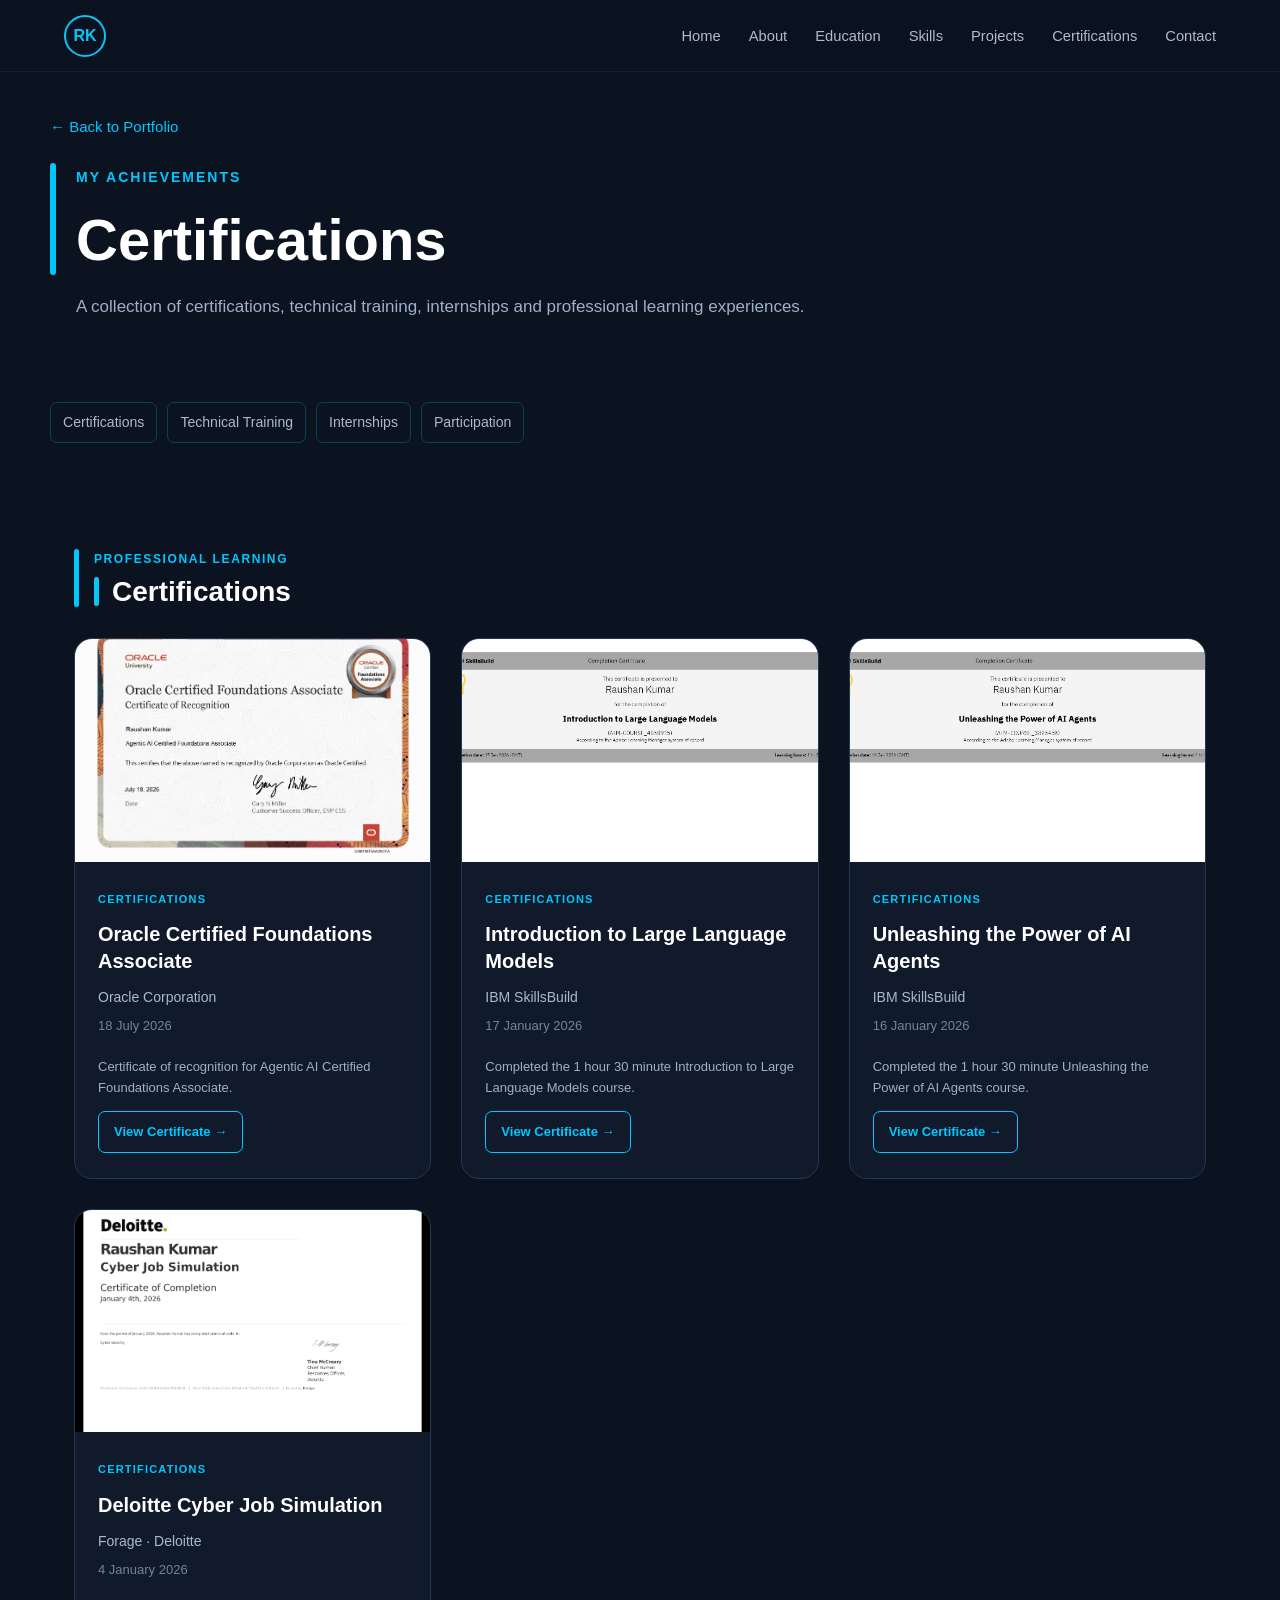
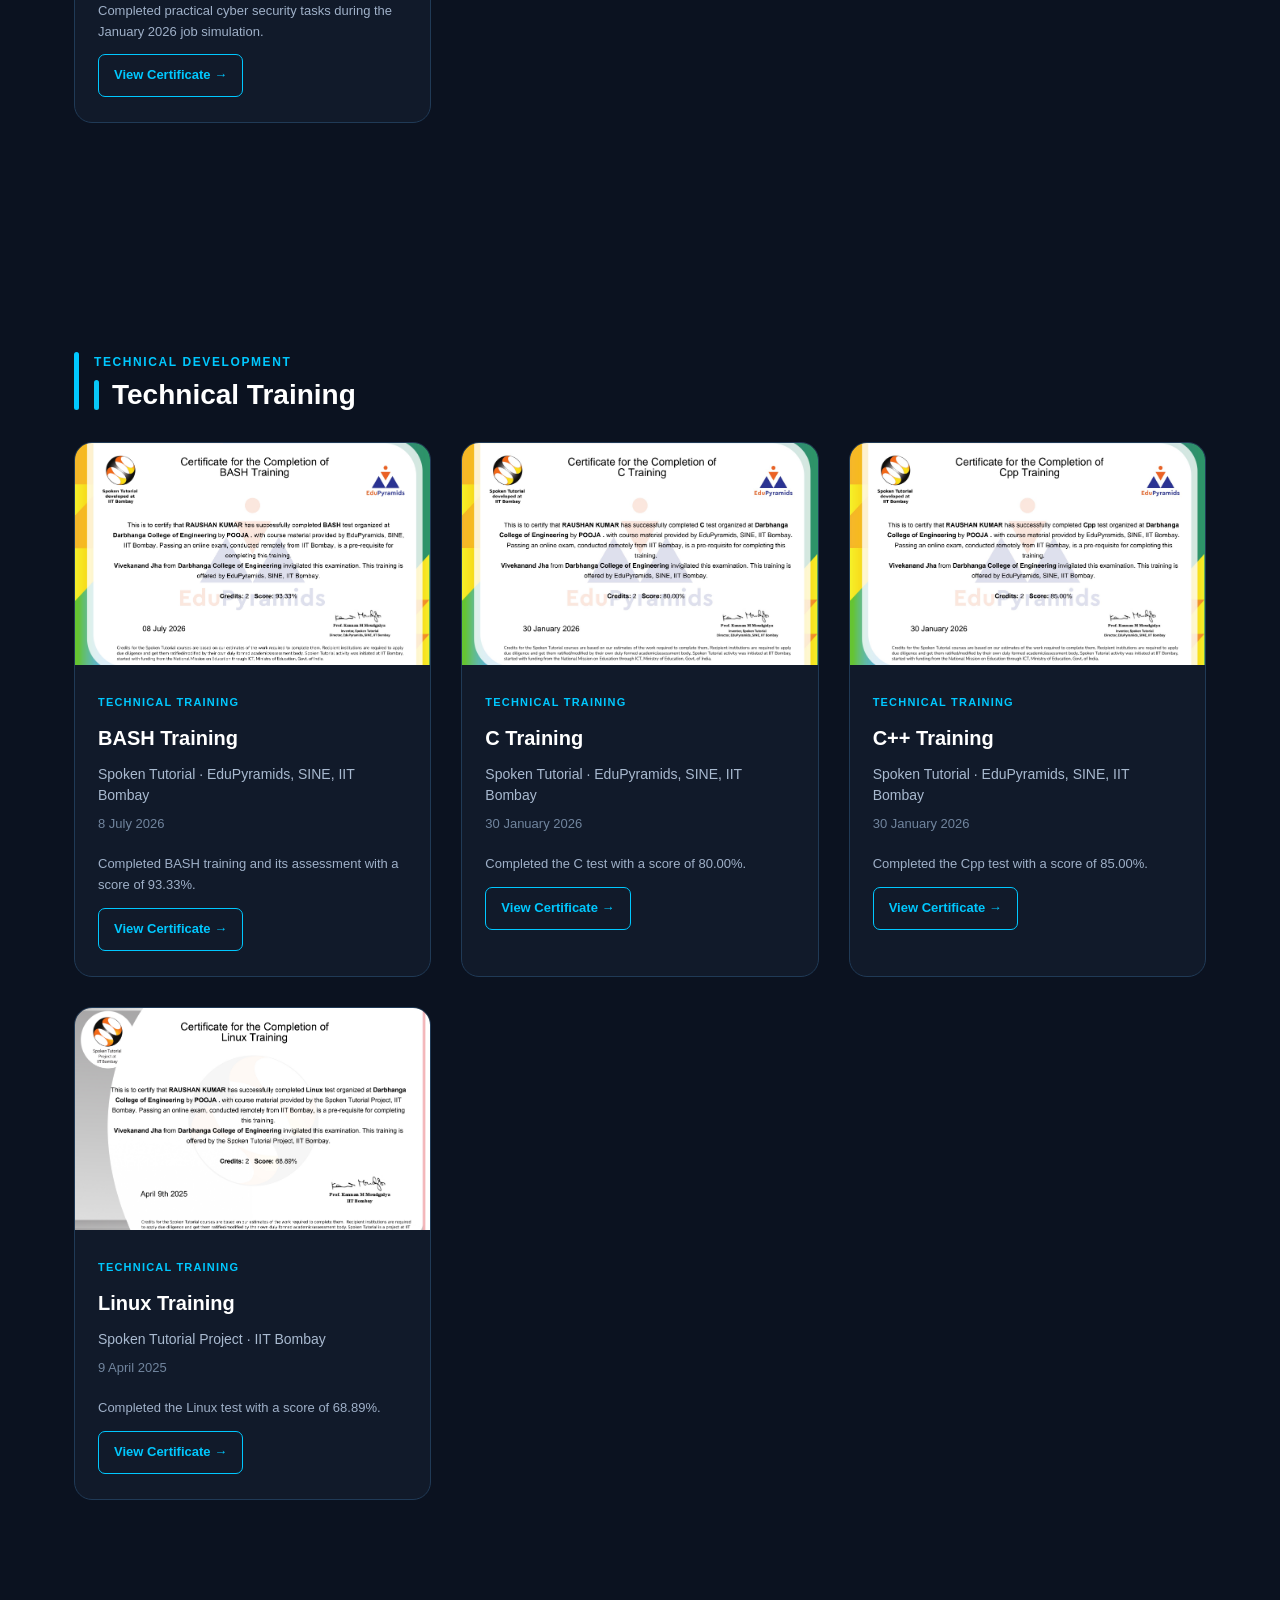
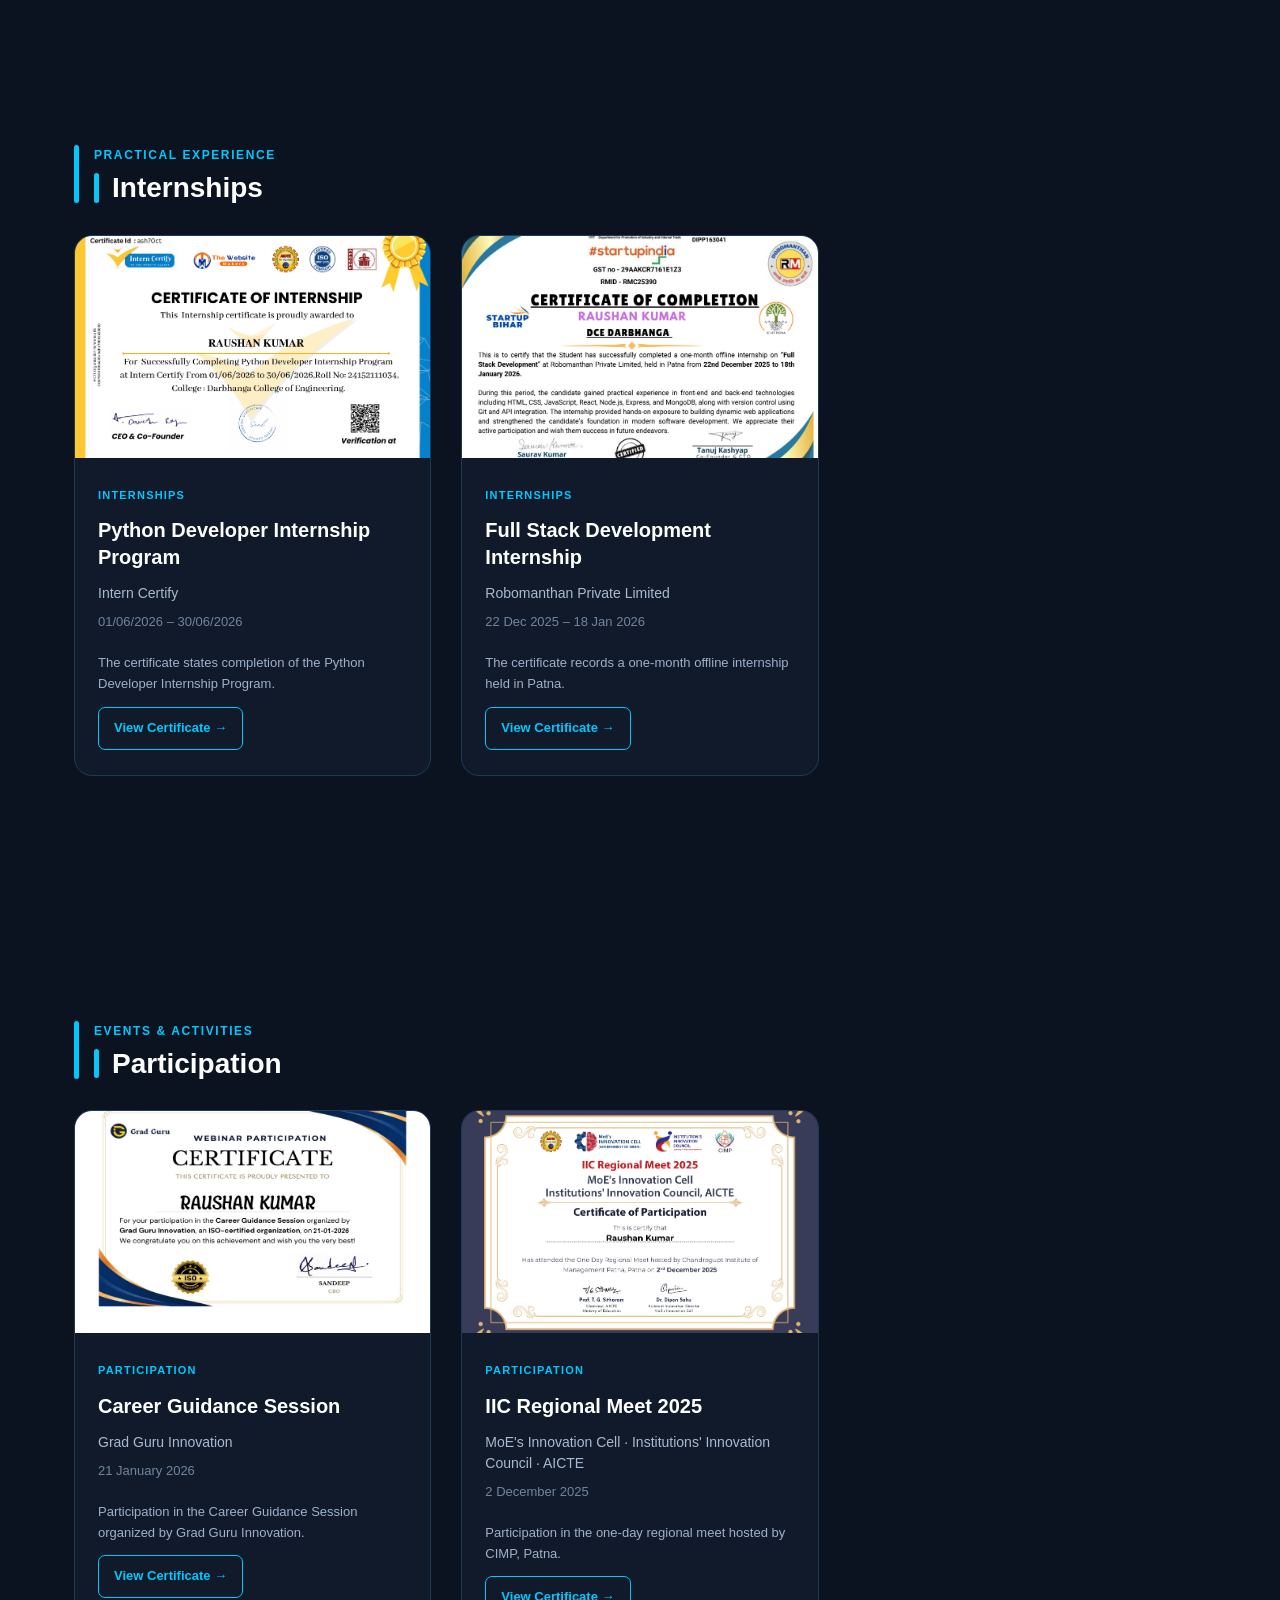
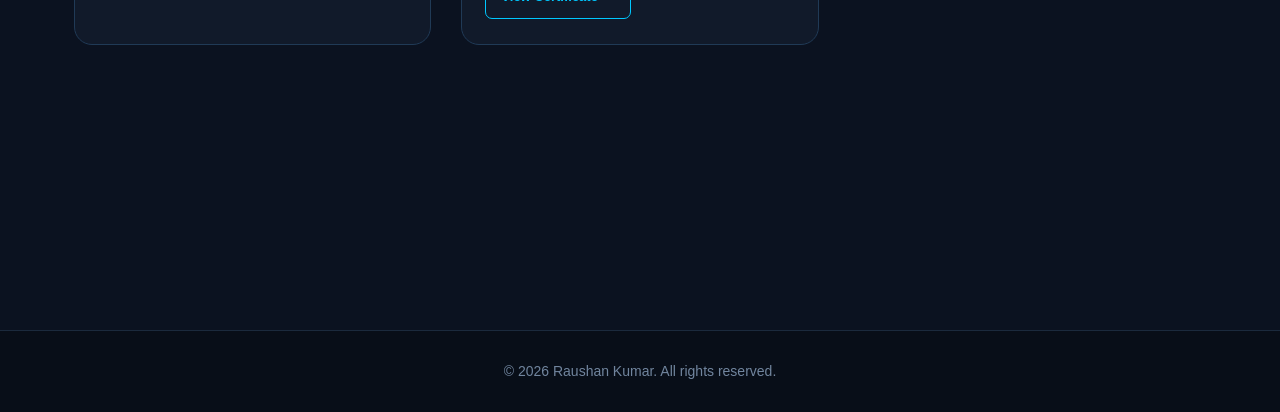
==== commit 10c35752: "Finalize portfolio website" ====
--- a/certifications.html
+++ b/certifications.html
@@ -1 +1,772 @@
-<!DOCTYPE html><html lang="en"><head><meta charset="UTF-8"><meta name="viewport" content="width=device-width,initial-scale=1.0"><meta name="description" content="Raushan Kumar certifications and professional learning."><title>Certifications | Raushan Kumar</title><link rel="stylesheet" href="https://cdnjs.cloudflare.com/ajax/libs/font-awesome/6.0.0/css/all.min.css"><link rel="stylesheet" href="style.css"></head><body><main class="page-shell"><a class="back-link" href="index.html#certifications">← Back to Portfolio</a><header class="page-header"><p class="eyebrow">My Achievements</p><h1>Certifications</h1><p class="muted">A collection of certifications, technical training, internships and professional learning experiences.</p></header><nav class="category-nav" aria-label="Certificate categories"><a href="#certifications">Certifications</a><a href="#technical-training">Technical Training</a><a href="#internships">Internships</a><a href="#participation">Participation</a></nav><section id="certifications" class="detail-section"><h2>Certifications</h2><div class="card-grid"><article class="detail-card"><img src="images/Deloitte Certificate.jpg" alt="Deloitte Cyber Job Simulation"><h3>Deloitte Cyber Job Simulation</h3><p><strong>Issued by:</strong> Deloitte via Forage</p><p class="date">4 January 2026</p><p class="muted">Completed practical cybersecurity tasks through a job simulation focused on security analysis.</p><a class="outline-btn small" href="images/Deloitte Certificate.jpg">View Certificate →</a></article><article class="detail-card"><img src="images/Certificates/Oracle.svg" alt="Oracle Certified Foundations Associate"><h3>Oracle Certified Foundations Associate</h3><p>Oracle Corporation</p><p class="date">18 July 2026</p><p class="muted">Certificate of recognition for Agentic AI Certified Foundations Associate.</p><a class="outline-btn small" href="images/Certificates/Oracle.svg">View Certificate →</a></article></div></section><section id="technical-training" class="detail-section"><h2>Technical Training</h2><div class="card-grid"><article class="detail-card"><img src="images/LINUX TRAINING_page.jpg" alt="Linux Training"><h3>Linux Training Certification</h3><p>Spoken Tutorial, IIT Bombay</p><p class="date">9 April 2025</p><p class="muted">Successfully completed Linux training and examination with 68.89%.</p><a class="outline-btn small" href="images/LINUX TRAINING_page.jpg">View Certificate →</a></article><article class="detail-card"><img src="images/Certificates/BASH-Participant-Certificate.svg" alt="BASH Training"><h3>BASH Training</h3><p>EduPyramids, SINE, IIT Bombay</p><p class="date">8 July 2026</p><p class="muted">Completed BASH training and examination with a score of 93.33%.</p><a class="outline-btn small" href="images/Certificates/BASH-Participant-Certificate.svg">View Certificate →</a></article><article class="detail-card"><img src="images/Certificates/C-Participant-Certificate.svg" alt="C Training"><h3>C Training</h3><p>EduPyramids, SINE, IIT Bombay</p><p class="date">30 January 2026</p><p class="muted">Completed C training and examination with a score of 80.00%.</p><a class="outline-btn small" href="images/Certificates/C-Participant-Certificate.svg">View Certificate →</a></article><article class="detail-card"><img src="images/Certificates/Cpp-Participant-Certificate.svg" alt="Cpp Training"><h3>Cpp Training</h3><p>EduPyramids, SINE, IIT Bombay</p><p class="date">30 January 2026</p><p class="muted">Completed Cpp training and examination with a score of 85.00%.</p><a class="outline-btn small" href="images/Certificates/Cpp-Participant-Certificate.svg">View Certificate →</a></article></div></section><section id="internships" class="detail-section"><h2>Internships</h2><div class="card-grid"><article class="detail-card"><img src="images/Certificates/Robomanthan-Certificate.svg" alt="Robomanthan Full Stack Development Internship"><h3>Full Stack Development Internship</h3><p>Robomanthan Private Limited</p><p class="date">22 December 2025 - 18 January 2026</p><p class="muted">One-month offline internship in Patna covering front-end and back-end technologies.</p><a class="outline-btn small" href="images/Certificates/Robomanthan-Certificate.svg">View Certificate →</a></article><article class="detail-card"><img src="images/Certificates/Intern-Certify-Python-Internship.svg" alt="Python Developer Internship"><h3>Python Developer Internship</h3><p>Intern Certify</p><p class="date">1 June 2026 - 30 June 2026</p><p class="muted">Successfully completed the Python Developer Internship Program.</p><a class="outline-btn small" href="images/Certificates/Intern-Certify-Python-Internship.svg">View Certificate →</a></article></div></section><section id="participation" class="detail-section"><h2>Participation</h2><div class="card-grid"><article class="detail-card"><img src="images/iic-regional-meet.jpg" alt="IIC Regional Meet 2025"><h3>IIC Regional Meet 2025</h3><p>MoE's Innovation Cell &amp; AICTE</p><p class="date">2 December 2025</p><p class="muted">Participated in the One Day Regional Meet hosted by Chandragupt Institute of Management Patna.</p><a class="outline-btn small" href="images/iic-regional-meet.jpg">View Certificate →</a></article><article class="detail-card"><img src="images/Certificates/RAUSHAN-KUMAR-Career-Guidance.svg" alt="Career Guidance Session"><h3>Career Guidance Session</h3><p>Grad Guru Innovation</p><p class="date">21 January 2026</p><p class="muted">Participated in a career guidance session organized by Grad Guru Innovation.</p><a class="outline-btn small" href="images/Certificates/RAUSHAN-KUMAR-Career-Guidance.svg">View Certificate →</a></article><article class="detail-card"><img src="images/Certificates/Introduction-to-LLM.svg" alt="Introduction to Large Language Models"><h3>Introduction to Large Language Models</h3><p>IBM SkillsBuild</p><p class="date">17 January 2026</p><p class="muted">Completed the 1 hour 30 minute Introduction to Large Language Models course.</p><a class="outline-btn small" href="images/Certificates/Introduction-to-LLM.svg">View Certificate →</a></article><article class="detail-card"><img src="images/Certificates/AI-Agents.svg" alt="Unleashing the Power of AI Agents"><h3>Unleashing the Power of AI Agents</h3><p>IBM SkillsBuild</p><p class="date">16 January 2026</p><p class="muted">Completed the 1 hour 30 minute Unleashing the Power of AI Agents course.</p><a class="outline-btn small" href="images/Certificates/AI-Agents.svg">View Certificate →</a></article></div></section></main><footer class="site-footer">© 2026 Raushan Kumar. All rights reserved.</footer></body></html>+<!DOCTYPE html>
+<html lang="en">
+
+<head>
+    <meta charset="UTF-8">
+    <meta name="viewport" content="width=device-width, initial-scale=1.0">
+
+    <meta name="description"
+        content="Certifications, technical training, internships and professional learning achievements of Raushan Kumar.">
+
+    <meta name="author" content="Raushan Kumar">
+
+    <title>Certifications | Raushan Kumar</title>
+
+    <link rel="stylesheet" href="style.css">
+</head>
+
+<body class="certifications-page">
+
+    <!-- ==================== SITE NAVIGATION ==================== -->
+
+    <header>
+
+        <a href="index.html#home" class="logo-circle" aria-label="Raushan Kumar home">RK</a>
+
+        <nav aria-label="Main Navigation">
+            <ul>
+                <li><a href="index.html#home">Home</a></li>
+                <li><a href="index.html#about">About</a></li>
+                <li><a href="index.html#education">Education</a></li>
+                <li><a href="index.html#skills">Skills</a></li>
+                <li><a href="index.html#projects">Projects</a></li>
+                <li><a href="index.html#certifications">Certifications</a></li>
+                <li><a href="index.html#contact">Contact</a></li>
+            </ul>
+        </nav>
+
+    </header>
+
+
+    <!-- ==================== PAGE HEADING ==================== -->
+
+    <div class="certifications-header">
+
+        <div class="container">
+
+            <a href="index.html#certifications" class="back-link">
+                ← Back to Portfolio
+            </a>
+
+            <div class="page-heading">
+
+                <div class="heading-line"></div>
+
+                <div>
+                    <p class="eyebrow">MY ACHIEVEMENTS</p>
+
+                    <h1>Certifications</h1>
+
+                    <p class="page-description">
+                        A collection of certifications, technical training,
+                        internships and professional learning experiences.
+                    </p>
+                </div>
+
+            </div>
+
+        </div>
+
+    </div>
+
+
+    <!-- ==================== MAIN CONTENT ==================== -->
+
+    <main class="certifications-main">
+
+        <div class="container">
+
+
+            <nav class="category-navigation" aria-label="Certificate categories">
+                <a href="#certifications">Certifications</a>
+                <a href="#technical-training">Technical Training</a>
+                <a href="#internships">Internships</a>
+                <a href="#participation">Participation</a>
+            </nav>
+
+
+            <!-- ==================== PROFESSIONAL CERTIFICATIONS ==================== -->
+
+            <section id="certifications" class="certificate-category">
+
+                <div class="category-heading">
+
+                    <div class="category-line"></div>
+
+                    <div>
+                        <p>PROFESSIONAL LEARNING</p>
+                        <h2>Certifications</h2>
+                    </div>
+
+                </div>
+
+
+                <div class="certifications-grid">
+
+
+                    <!-- Oracle -->
+
+                    <article class="certificate-card">
+
+                        <a href="images/Certificates/Oracle_page-0001.jpg"
+                            target="_blank"
+                            rel="noopener noreferrer"
+                            class="certificate-image-link">
+
+                            <img src="images/Certificates/Oracle_page-0001.jpg"
+                                alt="Oracle certification certificate"
+                                loading="lazy">
+
+                        </a>
+
+                        <div class="certificate-content">
+
+                            <span class="certificate-type">
+                                Certifications
+                            </span>
+
+                            <h3>Oracle Certified Foundations Associate</h3>
+
+                            <p class="certificate-issuer">
+                                Oracle Corporation
+                            </p>
+
+                            <p class="certificate-date">
+                                18 July 2026
+                            </p>
+
+                            <p class="certificate-description">
+                                Certificate of recognition for Agentic AI Certified Foundations Associate.
+                            </p>
+
+                            <a href="images/Certificates/Oracle_page-0001.jpg"
+                                target="_blank"
+                                rel="noopener noreferrer"
+                                class="certificate-button">
+                                View Certificate →
+                            </a>
+
+                        </div>
+
+                    </article>
+
+
+                    <!-- Introduction to LLM -->
+
+                    <article class="certificate-card">
+
+                        <a href="images/Certificates/Completion Certificate _ Introduction to Large Language Models_page-0001.jpg"
+                            target="_blank"
+                            rel="noopener noreferrer"
+                            class="certificate-image-link">
+
+                            <img src="images/Certificates/Completion Certificate _ Introduction to Large Language Models_page-0001.jpg"
+                                alt="Introduction to Large Language Models certificate"
+                                loading="lazy">
+
+                        </a>
+
+                        <div class="certificate-content">
+
+                            <span class="certificate-type">
+                                Certifications
+                            </span>
+
+                            <h3>Introduction to Large Language Models</h3>
+
+                            <p class="certificate-issuer">
+                                IBM SkillsBuild
+                            </p>
+
+                            <p class="certificate-date">
+                                17 January 2026
+                            </p>
+
+                            <p class="certificate-description">
+                                Completed the 1 hour 30 minute Introduction to Large Language Models course.
+                            </p>
+
+                            <a href="images/Certificates/Completion Certificate _ Introduction to Large Language Models_page-0001.jpg"
+                                target="_blank"
+                                rel="noopener noreferrer"
+                                class="certificate-button">
+                                View Certificate →
+                            </a>
+
+                        </div>
+
+                    </article>
+
+
+                    <!-- AI Agents -->
+
+                    <article class="certificate-card">
+
+                        <a href="images/Certificates/Completion Certificate _ Unleashing the Power of AI Agents_page-0001.jpg"
+                            target="_blank"
+                            rel="noopener noreferrer"
+                            class="certificate-image-link">
+
+                            <img src="images/Certificates/Completion Certificate _ Unleashing the Power of AI Agents_page-0001.jpg"
+                                alt="Unleashing the Power of AI Agents certificate"
+                                loading="lazy">
+
+                        </a>
+
+                        <div class="certificate-content">
+
+                            <span class="certificate-type">
+                                Certifications
+                            </span>
+
+                            <h3>Unleashing the Power of AI Agents</h3>
+
+                            <p class="certificate-issuer">
+                                IBM SkillsBuild
+                            </p>
+
+                            <p class="certificate-date">
+                                16 January 2026
+                            </p>
+
+                            <p class="certificate-description">
+                                Completed the 1 hour 30 minute Unleashing the Power of AI Agents course.
+                            </p>
+
+                            <a href="images/Certificates/Completion Certificate _ Unleashing the Power of AI Agents_page-0001.jpg"
+                                target="_blank"
+                                rel="noopener noreferrer"
+                                class="certificate-button">
+                                View Certificate →
+                            </a>
+
+                        </div>
+
+                    </article>
+
+
+                    <!-- Deloitte -->
+
+                    <article class="certificate-card">
+
+                        <a href="images/Certificates/Deloitte Certificate.jpg"
+                            target="_blank"
+                            rel="noopener noreferrer"
+                            class="certificate-image-link">
+
+                            <img src="images/Certificates/Deloitte Certificate.jpg"
+                                alt="Deloitte cyber job simulation certificate"
+                                loading="lazy">
+
+                        </a>
+
+                        <div class="certificate-content">
+
+                            <span class="certificate-type">
+                                Certifications
+                            </span>
+
+                            <h3>Deloitte Cyber Job Simulation</h3>
+
+                            <p class="certificate-issuer">
+                                Forage · Deloitte
+                            </p>
+
+                            <p class="certificate-date">
+                                4 January 2026
+                            </p>
+
+                            <p class="certificate-description">
+                                Completed practical cyber security tasks during the January 2026 job simulation.
+                            </p>
+
+                            <a href="images/Certificates/Deloitte Certificate.jpg"
+                                target="_blank"
+                                rel="noopener noreferrer"
+                                class="certificate-button">
+                                View Certificate →
+                            </a>
+
+                        </div>
+
+                    </article>
+
+
+                </div>
+
+            </section>
+
+
+
+            <!-- ==================== TECHNICAL TRAINING ==================== -->
+
+            <section id="technical-training" class="certificate-category">
+
+                <div class="category-heading">
+
+                    <div class="category-line"></div>
+
+                    <div>
+                        <p>TECHNICAL DEVELOPMENT</p>
+                        <h2>Technical Training</h2>
+                    </div>
+
+                </div>
+
+
+                <div class="certifications-grid">
+
+
+                    <!-- BASH -->
+
+                    <article class="certificate-card">
+
+                        <a href="images/Certificates/BASH-Participant-Certificate_page-0001.jpg"
+                            target="_blank"
+                            rel="noopener noreferrer"
+                            class="certificate-image-link">
+
+                            <img src="images/Certificates/BASH-Participant-Certificate_page-0001.jpg"
+                                alt="BASH training certificate"
+                                loading="lazy">
+
+                        </a>
+
+                        <div class="certificate-content">
+
+                            <span class="certificate-type">
+                                Technical Training
+                            </span>
+
+                            <h3>BASH Training</h3>
+
+                            <p class="certificate-issuer">
+                                Spoken Tutorial · EduPyramids, SINE, IIT Bombay
+                            </p>
+
+                            <p class="certificate-date">
+                                8 July 2026
+                            </p>
+
+                            <p class="certificate-description">
+                                Completed BASH training and its assessment with a score of 93.33%.
+                            </p>
+
+                            <a href="images/Certificates/BASH-Participant-Certificate_page-0001.jpg"
+                                target="_blank"
+                                rel="noopener noreferrer"
+                                class="certificate-button">
+                                View Certificate →
+                            </a>
+
+                        </div>
+
+                    </article>
+
+
+                    <!-- C -->
+
+                    <article class="certificate-card">
+
+                        <a href="images/Certificates/C-Participant-Certificate.jpg"
+                            target="_blank"
+                            rel="noopener noreferrer"
+                            class="certificate-image-link">
+
+                            <img src="images/Certificates/C-Participant-Certificate.jpg"
+                                alt="C programming certificate"
+                                loading="lazy">
+
+                        </a>
+
+                        <div class="certificate-content">
+
+                            <span class="certificate-type">
+                                Technical Training
+                            </span>
+
+                            <h3>C Training</h3>
+
+                            <p class="certificate-issuer">
+                                Spoken Tutorial · EduPyramids, SINE, IIT Bombay
+                            </p>
+
+                            <p class="certificate-date">
+                                30 January 2026
+                            </p>
+
+                            <p class="certificate-description">
+                                Completed the C test with a score of 80.00%.
+                            </p>
+
+                            <a href="images/Certificates/C-Participant-Certificate.jpg"
+                                target="_blank"
+                                rel="noopener noreferrer"
+                                class="certificate-button">
+                                View Certificate →
+                            </a>
+
+                        </div>
+
+                    </article>
+
+
+                    <!-- C++ -->
+
+                    <article class="certificate-card">
+
+                        <a href="images/Certificates/Cpp-Participant-Certificate.jpg"
+                            target="_blank"
+                            rel="noopener noreferrer"
+                            class="certificate-image-link">
+
+                            <img src="images/Certificates/Cpp-Participant-Certificate.jpg"
+                                alt="C++ programming certificate"
+                                loading="lazy">
+
+                        </a>
+
+                        <div class="certificate-content">
+
+                            <span class="certificate-type">
+                                Technical Training
+                            </span>
+
+                            <h3>C++ Training</h3>
+
+                            <p class="certificate-issuer">
+                                Spoken Tutorial · EduPyramids, SINE, IIT Bombay
+                            </p>
+
+                            <p class="certificate-date">
+                                30 January 2026
+                            </p>
+
+                            <p class="certificate-description">
+                                Completed the Cpp test with a score of 85.00%.
+                            </p>
+
+                            <a href="images/Certificates/Cpp-Participant-Certificate.jpg"
+                                target="_blank"
+                                rel="noopener noreferrer"
+                                class="certificate-button">
+                                View Certificate →
+                            </a>
+
+                        </div>
+
+                    </article>
+
+
+                    <!-- Linux -->
+
+                    <article class="certificate-card">
+
+                        <a href="images/Certificates/LINUX TRAINING_page.jpg"
+                            target="_blank"
+                            rel="noopener noreferrer"
+                            class="certificate-image-link">
+
+                            <img src="images/Certificates/LINUX TRAINING_page.jpg"
+                                alt="Linux training certificate"
+                                loading="lazy">
+
+                        </a>
+
+                        <div class="certificate-content">
+
+                            <span class="certificate-type">
+                                Technical Training
+                            </span>
+
+                            <h3>Linux Training</h3>
+
+                            <p class="certificate-issuer">
+                                Spoken Tutorial Project · IIT Bombay
+                            </p>
+
+                            <p class="certificate-date">
+                                9 April 2025
+                            </p>
+
+                            <p class="certificate-description">
+                                Completed the Linux test with a score of 68.89%.
+                            </p>
+
+                            <a href="images/Certificates/LINUX TRAINING_page.jpg"
+                                target="_blank"
+                                rel="noopener noreferrer"
+                                class="certificate-button">
+                                View Certificate →
+                            </a>
+
+                        </div>
+
+                    </article>
+
+
+                </div>
+
+            </section>
+
+
+
+            <!-- ==================== INTERNSHIPS ==================== -->
+
+            <section id="internships" class="certificate-category">
+
+                <div class="category-heading">
+
+                    <div class="category-line"></div>
+
+                    <div>
+                        <p>PRACTICAL EXPERIENCE</p>
+                        <h2>Internships</h2>
+                    </div>
+
+                </div>
+
+
+                <div class="certifications-grid">
+
+                    <!-- Internship Certification -->
+
+                    <article class="certificate-card">
+
+                        <a href="images/Certificates/Intern Certify Certification _20260608_214054_0000.jpg"
+                            target="_blank"
+                            rel="noopener noreferrer"
+                            class="certificate-image-link">
+
+                            <img src="images/Certificates/Intern Certify Certification _20260608_214054_0000.jpg"
+                                alt="Internship certification"
+                                loading="lazy">
+
+                        </a>
+
+                        <div class="certificate-content">
+
+                            <span class="certificate-type">
+                                Internships
+                            </span>
+
+                            <h3>Python Developer Internship Program</h3>
+
+                            <p class="certificate-issuer">
+                                Intern Certify
+                            </p>
+
+                            <p class="certificate-date">
+                                01/06/2026 – 30/06/2026
+                            </p>
+
+                            <p class="certificate-description">
+                                The certificate states completion of the Python Developer Internship Program.
+                            </p>
+
+                            <a href="images/Certificates/Intern Certify Certification _20260608_214054_0000.jpg"
+                                target="_blank"
+                                rel="noopener noreferrer"
+                                class="certificate-button">
+                                View Certificate →
+                            </a>
+
+                        </div>
+
+                    </article>
+
+
+                    <!-- Robomanthan -->
+
+                    <article class="certificate-card">
+
+                        <a href="images/Certificates/Robomanthan Certificate_8.jpg"
+                            target="_blank"
+                            rel="noopener noreferrer"
+                            class="certificate-image-link">
+
+                            <img src="images/Certificates/Robomanthan Certificate_8.jpg"
+                                alt="Robomanthan internship certificate"
+                                loading="lazy">
+
+                        </a>
+
+                        <div class="certificate-content">
+
+                            <span class="certificate-type">
+                                Internships
+                            </span>
+
+                            <h3>Full Stack Development Internship</h3>
+
+                            <p class="certificate-issuer">
+                                Robomanthan Private Limited
+                            </p>
+
+                            <p class="certificate-date">
+                                22 Dec 2025 – 18 Jan 2026
+                            </p>
+
+                            <p class="certificate-description">
+                                The certificate records a one-month offline internship held in Patna.
+                            </p>
+
+                            <a href="images/Certificates/Robomanthan Certificate_8.jpg"
+                                target="_blank"
+                                rel="noopener noreferrer"
+                                class="certificate-button">
+                                View Certificate →
+                            </a>
+
+                        </div>
+
+                    </article>
+
+
+                </div>
+
+            </section>
+
+
+
+            <!-- ==================== PARTICIPATION & EVENTS ==================== -->
+
+            <section id="participation" class="certificate-category">
+
+                <div class="category-heading">
+
+                    <div class="category-line"></div>
+
+                    <div>
+                        <p>EVENTS & ACTIVITIES</p>
+                        <h2>Participation</h2>
+                    </div>
+
+                </div>
+
+
+                <div class="certifications-grid">
+
+
+                    <!-- Career Guidance -->
+
+                    <article class="certificate-card">
+
+                        <a href="images/Certificates/RAUSHAN_KUMAR_certificate.jpg"
+                            target="_blank"
+                            rel="noopener noreferrer"
+                            class="certificate-image-link">
+
+                            <img src="images/Certificates/RAUSHAN_KUMAR_certificate.jpg"
+                                alt="Career Guidance Session certificate"
+                                loading="lazy">
+
+                        </a>
+
+                        <div class="certificate-content">
+
+                            <span class="certificate-type">
+                                Participation
+                            </span>
+
+                            <h3>Career Guidance Session</h3>
+
+                            <p class="certificate-issuer">
+                                Grad Guru Innovation
+                            </p>
+
+                            <p class="certificate-date">
+                                21 January 2026
+                            </p>
+
+                            <p class="certificate-description">
+                                Participation in the Career Guidance Session organized by Grad Guru Innovation.
+                            </p>
+
+                            <a href="images/Certificates/RAUSHAN_KUMAR_certificate.jpg"
+                                target="_blank"
+                                rel="noopener noreferrer"
+                                class="certificate-button">
+                                View Certificate →
+                            </a>
+
+                        </div>
+
+                    </article>
+
+
+                    <!-- IIC Regional Meet -->
+
+                    <article class="certificate-card">
+
+                        <a href="images/Certificates/IIC-regional-meet.jpg"
+                            target="_blank"
+                            rel="noopener noreferrer"
+                            class="certificate-image-link">
+
+                            <img src="images/Certificates/IIC-regional-meet.jpg"
+                                alt="IIC Regional Meet 2025 certificate"
+                                loading="lazy">
+
+                        </a>
+
+                        <div class="certificate-content">
+
+                            <span class="certificate-type">
+                                Participation
+                            </span>
+
+                            <h3>IIC Regional Meet 2025</h3>
+
+                            <p class="certificate-issuer">
+                                MoE's Innovation Cell · Institutions' Innovation Council · AICTE
+                            </p>
+
+                            <p class="certificate-date">
+                                2 December 2025
+                            </p>
+
+                            <p class="certificate-description">
+                                Participation in the one-day regional meet hosted by CIMP, Patna.
+                            </p>
+
+                            <a href="images/Certificates/IIC-regional-meet.jpg"
+                                target="_blank"
+                                rel="noopener noreferrer"
+                                class="certificate-button">
+                                View Certificate →
+                            </a>
+
+                        </div>
+
+                    </article>
+
+
+                </div>
+
+            </section>
+
+        </div>
+
+    </main>
+
+
+
+    <!-- ==================== FOOTER ==================== -->
+
+    <footer class="certifications-footer">
+
+        <div class="container">
+
+            <p>
+                © 2026 Raushan Kumar. All rights reserved.
+            </p>
+
+        </div>
+
+    </footer>
+
+
+</body>
+
+</html>
--- a/style.css
+++ b/style.css
@@ -1 +1,1710 @@
-:root{--gradient:linear-gradient(135deg,#00d2ff 0%,#3a7bd5 100%);--accent:#c084fc;--bg:#0f172a;--card:rgba(255,255,255,.05);--text:#f8fafc;--muted:#94a3b8;--cyan:#00d2ff}*{box-sizing:border-box;margin:0;padding:0;font-family:Inter,sans-serif}html{scroll-behavior:smooth;scroll-padding-top:90px}body{background:var(--bg);color:var(--text);line-height:1.6}a{color:inherit}header{position:sticky;top:0;z-index:1000;display:flex;justify-content:space-between;align-items:center;padding:15px 8%;background:rgba(11,15,26,.95);backdrop-filter:blur(10px);border-bottom:1px solid rgba(255,255,255,.05)}.logo-circle{width:45px;height:45px;border:2px solid var(--cyan);border-radius:50%;display:grid;place-items:center;font-weight:800;color:var(--cyan);box-shadow:0 0 15px rgba(0,210,255,.2)}nav ul{display:flex;gap:25px;list-style:none}nav a{text-decoration:none;font-weight:600;color:#cbd5e1;transition:.2s}nav a:hover{color:var(--cyan)}section{padding:80px 10%}h2{font-size:2rem;margin-bottom:40px;border-left:5px solid var(--cyan);padding-left:15px}.hero{display:flex;justify-content:space-between;align-items:center;gap:50px;padding:80px 10%;background:radial-gradient(circle at top right,rgba(58,123,213,.1),transparent)}.hero-text{max-width:760px}.hero-text h1{font-size:3.5rem;background:var(--gradient);-webkit-background-clip:text;-webkit-text-fill-color:transparent}.hero-text p{font-size:1.2rem;color:var(--muted);margin-top:10px}.hero-description{max-width:700px}.profile-circle{width:220px;height:220px;flex:0 0 220px;border:4px solid var(--cyan);border-radius:50%;overflow:hidden;box-shadow:0 0 30px rgba(0,210,255,.2)}.profile-circle img{width:100%;height:100%;object-fit:cover}.about-text{max-width:850px;color:#cbd5e1;font-size:1.05rem}.about-text p+p{margin-top:15px}.card-grid{display:grid;grid-template-columns:repeat(3,minmax(0,1fr));gap:25px}.card{background:var(--card);padding:30px;border:1px solid rgba(255,255,255,.06);border-radius:20px;transition:.25s}.card:hover{border-color:var(--cyan);background:rgba(0,210,255,.05);transform:translateY(-4px)}.icon{font-size:1.5rem;color:var(--cyan);margin-bottom:15px}.heading-row{display:flex;align-items:center;gap:12px}.heading-row .icon{margin:0}.card h3{color:var(--cyan);margin-bottom:10px}.heading-row h3{margin:0}.date{color:#a78bfa;font-weight:600;margin-top:8px}.muted{color:var(--muted)}.skills-grid{display:grid;grid-template-columns:repeat(2,minmax(0,1fr));gap:20px}.skill-group{background:var(--card);padding:25px;border:1px solid rgba(255,255,255,.06);border-radius:18px}.skill-group h3{margin-bottom:15px;color:#e2e8f0}.skill-group h3 i{color:var(--cyan);margin-right:8px}.skill-list,.tags{display:flex;flex-wrap:wrap;gap:10px}.skill-list span,.tags span{padding:7px 12px;border-radius:8px;background:rgba(0,210,255,.08);color:var(--cyan);font-size:.9rem}.tags{margin-top:18px}.text-link{display:inline-block;margin-top:18px;color:var(--cyan);font-weight:700;text-decoration:none}.certificate-card img{width:100%;height:190px;object-fit:cover;border-radius:12px;margin-bottom:18px;background:#fff}.center-action{text-align:center;margin-top:30px}.outline-btn{display:inline-flex;align-items:center;gap:9px;padding:11px 20px;border:1px solid rgba(0,210,255,.55);border-radius:9px;text-decoration:none;color:var(--cyan);font-weight:700;transition:.2s}.outline-btn:hover{background:rgba(0,210,255,.1);transform:translateY(-2px)}.outline-btn.small{margin-top:14px;padding:8px 14px;font-size:.9rem}.project-card{min-height:250px}footer{display:grid;grid-template-columns:1fr 1fr;gap:50px;padding:70px 10%;background:#050810;border-top:1px solid rgba(255,255,255,.05)}footer h2{margin-bottom:25px}.contact-items{margin-top:20px}.contact-items p+p{margin-top:8px}.contact-items a{color:var(--cyan);text-decoration:none}.social-icons{display:flex;gap:15px;margin-top:25px}.social-icons a{width:45px;height:45px;border-radius:50%;background:var(--card);display:grid;place-items:center;text-decoration:none;font-size:1.2rem;transition:.2s}.social-icons a:hover{background:var(--cyan);transform:translateY(-3px)}.contact-card{background:var(--card);padding:30px;border-radius:20px}.contact-card h3{margin-bottom:10px}.contact-card .outline-btn{margin-top:20px}.copyright{text-align:center;padding:20px;color:#94a3b8;border-top:1px solid rgba(255,255,255,.05)}.page-shell{max-width:1200px;margin:auto;padding:45px 20px}.back-link{display:inline-block;color:var(--cyan);text-decoration:none;margin-bottom:35px}.page-header{margin-bottom:55px}.eyebrow{color:var(--cyan);font-weight:800;letter-spacing:2px;text-transform:uppercase}.category-nav,.project-nav{display:flex;flex-wrap:wrap;gap:12px;margin:25px 0 45px}.category-nav a,.project-nav a{padding:9px 15px;border:1px solid rgba(0,210,255,.3);border-radius:8px;text-decoration:none;color:#cbd5e1}.category-nav a:hover,.project-nav a:hover{color:var(--cyan);border-color:var(--cyan)}.detail-section{margin-bottom:75px;scroll-margin-top:110px}.detail-section>h2{margin-bottom:25px}.detail-card{background:var(--card);border:1px solid rgba(255,255,255,.06);border-radius:18px;padding:24px;margin-bottom:20px}.detail-card img{width:100%;height:230px;object-fit:cover;border-radius:12px;background:#fff;margin-bottom:18px}.detail-card h3{font-size:1.35rem;margin-bottom:8px}.detail-card p+p{margin-top:8px}.site-footer{text-align:center;padding:28px;border-top:1px solid rgba(255,255,255,.05);color:#94a3b8}@media(max-width:900px){.card-grid{grid-template-columns:repeat(2,minmax(0,1fr))}.hero{padding:65px 7%}section,footer{padding:65px 7%}}@media(max-width:650px){header{padding:12px 5%}nav ul{display:none}.hero{flex-direction:column-reverse;text-align:center}.hero-text h1{font-size:2.7rem}.profile-circle{width:180px;height:180px;flex-basis:180px}section,footer{padding:55px 5%}.card-grid,.skills-grid,footer{grid-template-columns:1fr}.heading-row{align-items:flex-start}.page-shell{padding:30px 15px}.page-header{margin-bottom:35px}.detail-card img{height:190px}}+/* =========================================================
+   RESET
+   ========================================================= */
+
+* {
+    margin: 0;
+    padding: 0;
+    box-sizing: border-box;
+}
+
+html {
+    scroll-behavior: smooth;
+}
+
+body {
+    font-family: "Inter", "Segoe UI", Arial, sans-serif;
+    background: #0b1220;
+    color: #f5f7fa;
+    line-height: 1.6;
+}
+
+a {
+    color: inherit;
+    text-decoration: none;
+}
+
+img {
+    max-width: 100%;
+    display: block;
+}
+
+button,
+a {
+    -webkit-tap-highlight-color: transparent;
+}
+
+
+/* =========================================================
+   GLOBAL
+   ========================================================= */
+
+:root {
+    --card: #121c2d;
+    --card-hover: #172337;
+
+    --text: #f5f7fa;
+    --text-secondary: #aebbd0;
+    --text-muted: #7f8da3;
+
+    --accent: #08c7f7;
+    --border: rgba(8, 199, 247, 0.22);
+
+    --container: 1180px;
+    --radius: 14px;
+}
+
+section {
+    width: min(var(--container), calc(100% - 48px));
+    margin: 0 auto;
+    padding: 80px 0;
+}
+
+section[id],
+footer[id] {
+    scroll-margin-top: 84px;
+}
+
+#projects,
+#certifications {
+    padding-top: 64px;
+    padding-bottom: 64px;
+}
+
+section h2 {
+    position: relative;
+    margin-bottom: 42px;
+    padding-left: 18px;
+
+    font-size: 2rem;
+    font-weight: 700;
+    line-height: 1.2;
+}
+
+section h2::before {
+    content: "";
+    position: absolute;
+    left: 0;
+    top: 2px;
+
+    width: 5px;
+    height: calc(100% - 4px);
+
+    background: var(--accent);
+    border-radius: 5px;
+}
+
+
+/* =========================================================
+   HEADER
+   ========================================================= */
+
+header {
+    position: sticky;
+    top: 0;
+    z-index: 1000;
+
+    width: 100%;
+    min-height: 72px;
+
+    display: flex;
+    align-items: center;
+    justify-content: space-between;
+
+    padding: 0 5%;
+
+    background: rgba(11, 18, 32, 0.92);
+    border-bottom: 1px solid rgba(255, 255, 255, 0.06);
+
+    backdrop-filter: blur(12px);
+}
+
+.logo-circle {
+    width: 42px;
+    height: 42px;
+
+    display: flex;
+    align-items: center;
+    justify-content: center;
+
+    border: 2px solid var(--accent);
+    border-radius: 50%;
+
+    color: var(--accent);
+    font-size: 1rem;
+    font-weight: 700;
+
+    transition: 0.25s ease;
+}
+
+.logo-circle:hover {
+    background: var(--accent);
+    color: #07101b;
+}
+
+nav ul {
+    display: flex;
+    align-items: center;
+    gap: 28px;
+
+    list-style: none;
+}
+
+nav a {
+    position: relative;
+
+    color: var(--text-secondary);
+    font-size: 0.92rem;
+    font-weight: 500;
+
+    transition: color 0.25s ease;
+}
+
+nav a::after {
+    content: "";
+
+    position: absolute;
+    left: 0;
+    bottom: -7px;
+
+    width: 0;
+    height: 2px;
+
+    background: var(--accent);
+    border-radius: 5px;
+
+    transition: width 0.25s ease;
+}
+
+nav a:hover {
+    color: var(--text);
+}
+
+nav a:hover::after {
+    width: 100%;
+}
+
+
+/* =========================================================
+   HERO
+   ========================================================= */
+
+.hero {
+    min-height: calc(100vh - 72px);
+
+    display: grid;
+    grid-template-columns: minmax(0, 1fr) 300px;
+    align-items: center;
+    gap: 70px;
+
+    padding-top: 70px;
+    padding-bottom: 70px;
+}
+
+.hero-text {
+    max-width: 760px;
+}
+
+.hero-intro {
+    margin-bottom: 8px;
+
+    color: var(--text-secondary);
+    font-size: 1.25rem;
+}
+
+.hero h1 {
+    margin-bottom: 12px;
+
+    color: var(--accent);
+    font-size: clamp(3rem, 6vw, 5rem);
+    font-weight: 750;
+    line-height: 1.05;
+    letter-spacing: -2px;
+}
+
+.hero-role {
+    margin-bottom: 20px;
+
+    color: #c2cede;
+    font-size: 1.35rem;
+    font-weight: 500;
+}
+
+.hero-description {
+    max-width: 720px;
+
+    color: var(--text-secondary);
+    font-size: 1.02rem;
+    line-height: 1.8;
+}
+
+.hero-buttons {
+    display: flex;
+    align-items: center;
+    flex-wrap: wrap;
+    gap: 12px;
+
+    margin-top: 30px;
+}
+
+.primary-btn,
+.secondary-btn {
+    min-height: 44px;
+
+    display: inline-flex;
+    align-items: center;
+    justify-content: center;
+    gap: 8px;
+
+    padding: 10px 18px;
+
+    border-radius: 8px;
+
+    font-size: 0.92rem;
+    font-weight: 600;
+
+    transition: 0.25s ease;
+}
+
+.primary-btn {
+    background: var(--accent);
+    color: #061019;
+}
+
+.primary-btn:hover {
+    background: #25d2fa;
+    transform: translateY(-2px);
+}
+
+.secondary-btn {
+    border: 1px solid rgba(8, 199, 247, 0.35);
+    color: var(--text);
+    background: rgba(255, 255, 255, 0.03);
+}
+
+.secondary-btn:hover {
+    border-color: var(--accent);
+    color: var(--accent);
+    transform: translateY(-2px);
+}
+
+.profile-circle {
+    width: 270px;
+    height: 270px;
+
+    justify-self: center;
+
+    padding: 6px;
+
+    border: 3px solid var(--accent);
+    border-radius: 50%;
+
+    background: #101a29;
+    box-shadow: 0 0 30px rgba(8, 199, 247, 0.12);
+}
+
+.profile-circle img {
+    width: 100%;
+    height: 100%;
+
+    object-fit: cover;
+    object-position: center;
+
+    border-radius: 50%;
+}
+
+
+/* =========================================================
+   ABOUT
+   ========================================================= */
+
+.about-text {
+    max-width: 900px;
+}
+
+.about-text p {
+    margin-bottom: 18px;
+
+    color: var(--text-secondary);
+    font-size: 1rem;
+    line-height: 1.85;
+}
+
+.about-text p:last-child {
+    margin-bottom: 0;
+}
+
+
+/* =========================================================
+   EDUCATION / GENERAL CARDS
+   ========================================================= */
+
+.education-grid {
+    display: grid;
+    grid-template-columns: repeat(3, minmax(0, 1fr));
+    gap: 22px;
+}
+
+.edu-card {
+    padding: 26px;
+
+    background: var(--card);
+    border: 1px solid rgba(255, 255, 255, 0.07);
+    border-radius: var(--radius);
+
+    transition:
+        transform 0.25s ease,
+        border-color 0.25s ease,
+        background 0.25s ease;
+}
+
+.edu-card:hover {
+    transform: translateY(-4px);
+
+    background: var(--card-hover);
+    border-color: var(--border);
+}
+
+.edu-icon {
+    width: 46px;
+    height: 46px;
+
+    display: flex;
+    align-items: center;
+    justify-content: center;
+
+    margin-bottom: 20px;
+
+    border-radius: 10px;
+
+    background: rgba(8, 199, 247, 0.09);
+    color: var(--accent);
+
+    font-size: 1.15rem;
+}
+
+.edu-card h3 {
+    margin-bottom: 12px;
+
+    color: var(--text);
+    font-size: 1.15rem;
+}
+
+.edu-card p {
+    margin-bottom: 8px;
+
+    color: var(--text-secondary);
+    font-size: 0.94rem;
+}
+
+.edu-card .date {
+    margin-top: 14px;
+
+    color: var(--accent);
+    font-weight: 600;
+}
+
+.edu-card .desc {
+    color: var(--text-muted);
+}
+
+
+/* =========================================================
+   TECHNICAL SKILLS
+   ========================================================= */
+
+.skills-grid {
+    display: grid;
+    grid-template-columns: repeat(2, minmax(0, 1fr));
+    gap: 20px;
+}
+
+.skill-group {
+    min-width: 0;
+    padding: 24px;
+
+    background: var(--card);
+    border: 1px solid rgba(255, 255, 255, 0.07);
+    border-radius: var(--radius);
+
+    transition:
+        transform 0.25s ease,
+        border-color 0.25s ease,
+        background 0.25s ease;
+}
+
+.skill-group:hover {
+    transform: translateY(-3px);
+
+    background: var(--card-hover);
+    border-color: var(--border);
+}
+
+.skill-group h3 {
+    display: flex;
+    align-items: center;
+    gap: 9px;
+
+    margin-bottom: 18px;
+
+    color: var(--text);
+    font-size: 1.05rem;
+}
+
+.skill-group h3 i {
+    color: var(--accent);
+}
+
+.skill-list {
+    display: flex;
+    flex-wrap: wrap;
+    gap: 9px;
+}
+
+.skill-tag {
+    min-height: 36px;
+
+    display: inline-flex;
+    align-items: center;
+    justify-content: center;
+    gap: 7px;
+
+    padding: 7px 13px;
+
+    border: 1px solid rgba(8, 199, 247, 0.22);
+    border-radius: 7px;
+
+    background: rgba(8, 199, 247, 0.045);
+
+    color: #d9e3ef;
+    font-size: 0.88rem;
+
+    white-space: nowrap;
+}
+
+.skill-tag i {
+    color: var(--accent);
+}
+
+
+/* =========================================================
+   PROJECTS
+   ========================================================= */
+
+.project-card {
+    display: flex;
+    flex-direction: column;
+    padding: 22px;
+}
+
+.project-heading {
+    min-width: 0;
+    display: flex;
+    align-items: center;
+    gap: 14px;
+}
+
+.project-heading .edu-icon {
+    flex: 0 0 46px;
+    margin: 0;
+}
+
+.project-heading h3,
+.project-heading h2 {
+    min-width: 0;
+    margin: 0;
+}
+
+.project-heading h3 {
+    overflow-wrap: anywhere;
+}
+
+.project-card .project-heading {
+    margin-bottom: 16px;
+}
+
+.project-card .desc {
+    flex: 1;
+    line-height: 1.7;
+}
+
+.project-tech {
+    display: flex;
+    flex-wrap: wrap;
+    gap: 7px;
+
+    margin: 12px 0 16px;
+}
+
+.project-tech span {
+    padding: 5px 9px;
+
+    border-radius: 5px;
+
+    background: rgba(8, 199, 247, 0.08);
+    color: var(--accent);
+
+    font-size: 0.76rem;
+    font-weight: 600;
+}
+
+.project-link {
+    display: inline-flex;
+    align-items: center;
+    gap: 7px;
+
+    width: fit-content;
+
+    color: var(--accent);
+    font-size: 0.88rem;
+    font-weight: 600;
+
+    transition: 0.2s ease;
+}
+
+.project-link:hover {
+    color: #5edfff;
+}
+
+.project-status {
+    width: fit-content;
+
+    margin-top: auto;
+    padding: 6px 10px;
+
+    border-radius: 5px;
+
+    background: rgba(8, 199, 247, 0.08);
+    color: var(--accent);
+
+    font-size: 0.78rem;
+    font-weight: 600;
+}
+
+.project-more {
+    display: flex;
+    justify-content: center;
+    margin-top: 28px;
+}
+
+
+/* =========================================================
+   CERTIFICATIONS
+   ========================================================= */
+
+.certificate-card {
+    display: flex;
+    flex-direction: column;
+}
+
+.cert-img-container {
+    width: 100%;
+    height: 190px;
+
+    margin-bottom: 20px;
+
+    overflow: hidden;
+
+    border-radius: 9px;
+    background: #0b111c;
+}
+
+.cert-img-container img {
+    width: 100%;
+    height: 100%;
+
+    object-fit: cover;
+}
+
+.certificate-card .desc {
+    flex: 1;
+}
+
+.view-btn {
+    display: inline-flex;
+    align-items: center;
+    justify-content: center;
+    gap: 8px;
+
+    width: fit-content;
+
+    margin-top: 15px;
+    padding: 9px 14px;
+
+    border: 1px solid rgba(8, 199, 247, 0.28);
+    border-radius: 7px;
+
+    color: var(--accent);
+    font-size: 0.85rem;
+    font-weight: 600;
+
+    transition: 0.25s ease;
+}
+
+.view-btn:hover {
+    background: var(--accent);
+    color: #061019;
+}
+
+.certificate-more {
+    display: flex;
+    justify-content: center;
+    margin-top: 28px;
+}
+
+
+/* =========================================================
+   FOOTER / CONTACT
+   ========================================================= */
+
+footer {
+    margin-top: 30px;
+    padding: 70px 5% 60px;
+
+    background: #070d17;
+    border-top: 1px solid rgba(255, 255, 255, 0.06);
+}
+
+.contact-info h2 {
+    position: relative;
+
+    margin-bottom: 24px;
+    padding-left: 18px;
+
+    font-size: 2rem;
+    line-height: 1.2;
+}
+
+.contact-info h2::before {
+    content: "";
+
+    position: absolute;
+    left: 0;
+    top: 2px;
+
+    width: 5px;
+    height: calc(100% - 4px);
+
+    background: var(--accent);
+    border-radius: 5px;
+}
+
+.contact-items {
+    display: flex;
+    flex-direction: column;
+    gap: 12px;
+}
+
+.social-icons {
+    display: flex;
+    gap: 12px;
+
+    margin-top: 25px;
+}
+
+.social-icons a {
+    width: 42px;
+    height: 42px;
+
+    display: flex;
+    align-items: center;
+    justify-content: center;
+
+    border-radius: 50%;
+
+    background: #111a29;
+    color: var(--text-secondary);
+
+    transition: 0.25s ease;
+}
+
+.social-icons a:hover {
+    background: var(--accent);
+    color: #061019;
+    transform: translateY(-3px);
+}
+
+
+/* =========================================================
+   COPYRIGHT
+   ========================================================= */
+
+.copyright {
+    padding: 20px 5%;
+
+    background: #050a12;
+
+    border-top: 1px solid rgba(255, 255, 255, 0.05);
+
+    text-align: center;
+}
+
+.copyright p {
+    color: var(--text-muted);
+    font-size: 0.82rem;
+}
+
+
+/* =========================================================
+   TABLET
+   ========================================================= */
+
+@media (max-width: 900px) {
+
+    header {
+        padding: 0 4%;
+    }
+
+    nav ul {
+        gap: 17px;
+    }
+
+    nav a {
+        font-size: 0.84rem;
+    }
+
+    .hero {
+        grid-template-columns: minmax(0, 1fr) 230px;
+        gap: 40px;
+    }
+
+    .profile-circle {
+        width: 220px;
+        height: 220px;
+    }
+
+    .education-grid {
+        grid-template-columns: repeat(2, minmax(0, 1fr));
+    }
+
+}
+
+
+/* =========================================================
+   MOBILE
+   ========================================================= */
+
+@media (max-width: 700px) {
+
+    section {
+        width: min(100% - 32px, var(--container));
+        padding: 60px 0;
+    }
+
+    section[id],
+    footer[id] {
+        scroll-margin-top: 110px;
+    }
+
+    #projects,
+    #certifications {
+        padding-top: 52px;
+        padding-bottom: 52px;
+    }
+
+    section h2 {
+        margin-bottom: 30px;
+        font-size: 1.65rem;
+    }
+
+
+    /* Header */
+
+    header {
+        min-height: 64px;
+        padding: 10px 16px;
+        gap: 12px;
+    }
+
+    header nav {
+        flex: 1;
+        min-width: 0;
+    }
+
+    nav ul {
+        gap: 12px;
+        flex-wrap: wrap;
+        justify-content: flex-end;
+    }
+
+    nav a {
+        font-size: 0.74rem;
+    }
+
+
+    /* Hero */
+
+    .hero {
+        min-height: auto;
+
+        grid-template-columns: 1fr;
+        gap: 35px;
+
+        padding-top: 55px;
+        padding-bottom: 55px;
+    }
+
+    .hero-text {
+        order: 2;
+    }
+
+    .profile-circle {
+        order: 1;
+
+        width: 190px;
+        height: 190px;
+    }
+
+    .hero h1 {
+        font-size: clamp(2.6rem, 12vw, 4rem);
+        letter-spacing: -1.5px;
+    }
+
+    .hero-role {
+        font-size: 1.1rem;
+    }
+
+    .hero-description {
+        font-size: 0.95rem;
+    }
+
+    .hero-buttons {
+        margin-top: 24px;
+    }
+
+
+    /* Skills */
+
+    .skills-grid {
+        grid-template-columns: 1fr;
+    }
+
+    .skill-group {
+        padding: 20px;
+    }
+
+
+    /* Education / Projects / Certificates */
+
+    .education-grid {
+        grid-template-columns: 1fr;
+    }
+
+    .edu-card {
+        padding: 22px;
+    }
+
+
+    /* Footer */
+
+    footer {
+        padding: 55px 16px 45px;
+    }
+
+}
+
+
+/* =========================================================
+   SMALL MOBILE
+   ========================================================= */
+
+@media (max-width: 480px) {
+
+    nav ul {
+        gap: 8px;
+    }
+
+    nav a {
+        font-size: 0.68rem;
+    }
+
+    .logo-circle {
+        width: 38px;
+        height: 38px;
+        font-size: 0.9rem;
+    }
+
+    .hero-buttons {
+        flex-direction: column;
+        align-items: stretch;
+    }
+
+    .primary-btn,
+    .secondary-btn {
+        width: 100%;
+    }
+
+    .profile-circle {
+        width: 170px;
+        height: 170px;
+    }
+
+    .skill-tag {
+        font-size: 0.82rem;
+    }
+
+}
+
+
+
+/* =========================================================
+   CERTIFICATIONS PAGE
+   ========================================================= */
+
+.certifications-page {
+    margin: 0;
+    padding: 0;
+    background: #0b1220;
+    color: #ffffff;
+    font-family: Arial, Helvetica, sans-serif;
+}
+
+
+/* ==================== COMMON ==================== */
+
+.certifications-page .container {
+    width: min(1180px, calc(100% - 48px));
+    margin: 0 auto;
+}
+
+
+/* ==================== HEADER ==================== */
+
+.certifications-header {
+    padding: 42px 0 50px;
+    background: #0b1220;
+    position: relative;
+    z-index: 2;
+}
+
+.back-link {
+    display: inline-block;
+    margin-bottom: 24px;
+
+    color: #00c8ff;
+    text-decoration: none;
+
+    font-size: 15px;
+    font-weight: 500;
+
+    transition: color 0.2s ease;
+}
+
+.back-link:hover {
+    color: #ffffff;
+}
+
+.category-navigation,
+.project-navigation {
+    display: flex;
+    flex-wrap: wrap;
+    gap: 10px;
+    margin: 0 0 42px;
+}
+
+.category-navigation a,
+.project-navigation a {
+    padding: 8px 12px;
+    border: 1px solid rgba(8, 199, 247, 0.25);
+    border-radius: 7px;
+    color: #a9bad0;
+    font-size: 0.88rem;
+    transition: color 0.2s ease, border-color 0.2s ease;
+}
+
+.category-navigation a:hover,
+.category-navigation a:focus-visible,
+.project-navigation a:hover,
+.project-navigation a:focus-visible {
+    color: #00c8ff;
+    border-color: #00c8ff;
+}
+
+
+.page-heading {
+    display: flex;
+    align-items: flex-start;
+    gap: 20px;
+}
+
+
+.heading-line {
+    width: 6px;
+    min-width: 6px;
+    height: 112px;
+
+    background: #00c8ff;
+    border-radius: 3px;
+}
+
+
+.eyebrow {
+    margin: 3px 0 22px;
+
+    color: #00c8ff;
+
+    font-size: 14px;
+    font-weight: 600;
+    letter-spacing: 2px;
+}
+
+
+.page-heading h1 {
+    margin: 0 0 22px;
+
+    color: #ffffff;
+
+    font-size: clamp(42px, 5vw, 58px);
+    line-height: 1.05;
+}
+
+
+.page-description {
+    max-width: 760px;
+
+    margin: 0;
+
+    color: #9fb0c8;
+
+    font-size: 17px;
+    line-height: 1.7;
+}
+
+
+/* ==================== MAIN ==================== */
+
+.certifications-main {
+    padding: 30px 0 90px;
+}
+
+
+/* ==================== CATEGORY ==================== */
+
+.certificate-category {
+    margin-bottom: 85px;
+    scroll-margin-top: 90px;
+}
+
+
+.category-heading {
+    display: flex;
+    align-items: flex-start;
+
+    gap: 15px;
+
+    margin-bottom: 30px;
+}
+
+
+.category-line {
+    width: 5px;
+    min-width: 5px;
+    height: 58px;
+
+    background: #00c8ff;
+    border-radius: 3px;
+}
+
+
+.category-heading p {
+    margin: 1px 0 6px;
+
+    color: #00c8ff;
+
+    font-size: 12px;
+    font-weight: 600;
+    letter-spacing: 1.6px;
+}
+
+
+.category-heading h2 {
+    margin: 0;
+
+    color: #ffffff;
+
+    font-size: 28px;
+    line-height: 1.2;
+}
+
+
+/* ==================== GRID ==================== */
+
+.certifications-grid {
+    display: grid;
+
+    grid-template-columns: repeat(3, minmax(0, 1fr));
+
+    gap: 30px;
+}
+
+
+/* ==================== CARD ==================== */
+
+.certificate-card {
+    overflow: hidden;
+
+    background: #111a2a;
+
+    border: 1px solid #203a56;
+    border-radius: 18px;
+
+    transition:
+        transform 0.25s ease,
+        border-color 0.25s ease,
+        box-shadow 0.25s ease;
+}
+
+
+.certificate-card:hover {
+    transform: translateY(-5px);
+
+    border-color: #00c8ff;
+
+    box-shadow: 0 12px 35px rgba(0, 200, 255, 0.08);
+}
+
+
+/* ==================== IMAGE ==================== */
+
+.certificate-image-link {
+    display: block;
+
+    width: 100%;
+
+    aspect-ratio: 16 / 10;
+
+    overflow: hidden;
+
+    background: #080e18;
+}
+
+
+.certificate-image-link img {
+    display: block;
+
+    width: 100%;
+    height: 100%;
+
+    object-fit: cover;
+
+    transition: transform 0.35s ease;
+}
+
+
+.certificate-card:hover .certificate-image-link img {
+    transform: scale(1.025);
+}
+
+
+/* ==================== CONTENT ==================== */
+
+.certificate-content {
+    padding: 23px 23px 25px;
+}
+
+
+.certificate-type {
+    display: inline-block;
+
+    margin-bottom: 13px;
+
+    color: #00c8ff;
+
+    font-size: 11px;
+    font-weight: 600;
+
+    letter-spacing: 1.2px;
+    text-transform: uppercase;
+}
+
+
+.certificate-content h3 {
+    margin: 0 0 12px;
+
+    color: #ffffff;
+
+    font-size: 20px;
+    line-height: 1.35;
+}
+
+
+.certificate-issuer {
+    margin: 0 0 8px;
+
+    color: #a9bad0;
+
+    font-size: 14px;
+    line-height: 1.5;
+}
+
+
+.certificate-date {
+    margin: 0 0 20px;
+
+    color: #71859e;
+
+    font-size: 13px;
+}
+
+.certificate-description {
+    margin: 0 0 12px;
+
+    color: #9fb0c8;
+
+    font-size: 13px;
+    line-height: 1.6;
+}
+
+
+/* ==================== BUTTON ==================== */
+
+.certificate-button {
+    display: inline-block;
+
+    padding: 10px 15px;
+
+    color: #00c8ff;
+
+    border: 1px solid #00c8ff;
+    border-radius: 7px;
+
+    text-decoration: none;
+
+    font-size: 13px;
+    font-weight: 600;
+
+    transition:
+        background 0.2s ease,
+        color 0.2s ease;
+}
+
+
+.certificate-button:hover {
+    background: #00c8ff;
+    color: #07101c;
+}
+
+
+/* ==================== FOOTER ==================== */
+
+.certifications-footer {
+    border-top: 1px solid #1b2a3d;
+
+    padding: 30px 0;
+
+    background: #080e18;
+}
+
+
+.certifications-footer .container,
+.certifications-footer .projects-container {
+    display: flex;
+    align-items: center;
+    justify-content: center;
+    text-align: center;
+}
+
+
+.certifications-footer p {
+    margin: 0;
+
+    color: #71859e;
+
+    font-size: 14px;
+    line-height: 1.5;
+}
+
+
+/* =========================================================
+   TABLET
+   ========================================================= */
+
+@media (max-width: 950px) {
+
+    .certifications-page .container {
+        width: min(100% - 40px, 760px);
+    }
+
+
+    .certifications-grid {
+        grid-template-columns: repeat(2, minmax(0, 1fr));
+
+        gap: 24px;
+    }
+
+
+    .certificate-category {
+        margin-bottom: 65px;
+    }
+
+}
+
+
+/* =========================================================
+   MOBILE
+   ========================================================= */
+
+@media (max-width: 650px) {
+
+    .certifications-page .container {
+        width: calc(100% - 32px);
+    }
+
+
+    .certifications-header {
+        padding: 28px 0 35px;
+    }
+
+
+    .back-link {
+        margin-bottom: 20px;
+
+        font-size: 14px;
+    }
+
+
+    .page-heading {
+        gap: 14px;
+    }
+
+
+    .heading-line {
+        width: 4px;
+        min-width: 4px;
+        height: 82px;
+    }
+
+
+    .eyebrow {
+        margin-bottom: 15px;
+
+        font-size: 11px;
+        letter-spacing: 1.4px;
+    }
+
+
+    .page-heading h1 {
+        margin-bottom: 15px;
+
+        font-size: 38px;
+    }
+
+
+    .page-description {
+        font-size: 14px;
+        line-height: 1.6;
+    }
+
+
+    .certifications-main {
+        padding: 20px 0 60px;
+    }
+
+
+    .certificate-category {
+        margin-bottom: 55px;
+        scroll-margin-top: 110px;
+    }
+
+    .category-navigation,
+    .project-navigation {
+        gap: 8px;
+        margin-bottom: 32px;
+    }
+
+    .category-navigation a,
+    .project-navigation a {
+        padding: 7px 9px;
+        font-size: 0.8rem;
+    }
+
+
+    .category-heading {
+        gap: 12px;
+
+        margin-bottom: 22px;
+    }
+
+
+    .category-line {
+        width: 4px;
+        min-width: 4px;
+        height: 48px;
+    }
+
+
+    .category-heading p {
+        font-size: 10px;
+        letter-spacing: 1.2px;
+    }
+
+
+    .category-heading h2 {
+        font-size: 23px;
+    }
+
+
+    .certifications-grid {
+        grid-template-columns: 1fr;
+
+        gap: 20px;
+    }
+
+
+    .certificate-card {
+        border-radius: 15px;
+    }
+
+
+    .certificate-content {
+        padding: 20px;
+    }
+
+
+    .certificate-content h3 {
+        font-size: 18px;
+    }
+
+
+    .certificate-issuer {
+        font-size: 13px;
+    }
+
+
+    .certificate-button {
+        padding: 9px 13px;
+
+        font-size: 12px;
+    }
+
+
+    .certifications-footer {
+        padding: 25px 0;
+    }
+
+
+    .certifications-footer p {
+        font-size: 12px;
+    }
+
+}
+
+
+/* =========================================================
+   SMALL MOBILE
+   ========================================================= */
+
+@media (max-width: 400px) {
+
+    .certifications-page .container {
+        width: calc(100% - 24px);
+    }
+
+
+    .page-heading h1 {
+        font-size: 34px;
+    }
+
+
+    .page-description {
+        font-size: 13px;
+    }
+
+
+    .category-heading h2 {
+        font-size: 21px;
+    }
+
+}
+
+
+/* =========================================================
+   PROJECTS PAGE
+   ========================================================= */
+
+.projects-page {
+    margin: 0;
+    padding: 0;
+    background: #0b1220;
+    color: #ffffff;
+    font-family: Arial, Helvetica, sans-serif;
+}
+
+.projects-container {
+    width: min(980px, calc(100% - 48px));
+    margin: 0 auto;
+}
+
+.projects-main {
+    padding: 36px 0 80px;
+}
+
+.projects-page-heading {
+    display: flex;
+    align-items: flex-start;
+    gap: 20px;
+    margin-bottom: 38px;
+}
+
+.projects-page-heading .heading-line {
+    height: 90px;
+}
+
+.projects-page-heading .eyebrow {
+    margin-bottom: 14px;
+}
+
+.projects-page-heading h1 {
+    margin: 0 0 14px;
+    color: #ffffff;
+    font-size: clamp(38px, 5vw, 54px);
+    line-height: 1.1;
+}
+
+.projects-page-heading .page-description {
+    font-size: 15px;
+}
+
+.project-detail-card {
+    margin-bottom: 24px;
+    padding: 28px;
+    scroll-margin-top: 90px;
+    background: #111a2a;
+    border: 1px solid #203a56;
+    border-radius: 14px;
+}
+
+.project-detail-heading {
+    display: flex;
+    align-items: center;
+    justify-content: space-between;
+    gap: 18px;
+}
+
+.project-detail-heading .project-heading {
+    flex: 1;
+}
+
+.project-detail-heading h2 {
+    color: #ffffff;
+    font-size: 1.4rem;
+    line-height: 1.3;
+}
+
+.project-date {
+    flex: 0 0 auto;
+    color: #00c8ff;
+    font-size: 0.88rem;
+    font-weight: 600;
+    text-align: right;
+}
+
+.project-detail-summary {
+    margin: 18px 0 24px;
+    color: #c2cede;
+    font-size: 1.02rem;
+}
+
+.project-detail-section {
+    margin-top: 22px;
+}
+
+.project-detail-section h3 {
+    margin-bottom: 8px;
+    color: #00c8ff;
+    font-size: 1rem;
+}
+
+.project-detail-section p,
+.project-detail-list {
+    color: #aebbd0;
+    font-size: 0.94rem;
+    line-height: 1.75;
+}
+
+.project-detail-list {
+    padding-left: 20px;
+}
+
+.project-detail-list li + li {
+    margin-top: 5px;
+}
+
+.project-detail-card .project-tech {
+    margin: 10px 0 0;
+}
+
+.project-detail-note {
+    margin-top: 22px;
+    padding: 12px 15px;
+    border-left: 3px solid #08c7f7;
+    background: rgba(8, 199, 247, 0.045);
+    color: #aebbd0;
+    font-size: 0.88rem;
+    line-height: 1.7;
+}
+
+.project-detail-links {
+    display: flex;
+    flex-wrap: wrap;
+    gap: 18px;
+    margin-top: 22px;
+}
+
+@media (max-width: 700px) {
+    .projects-container {
+        width: calc(100% - 32px);
+    }
+
+    .projects-main {
+        padding: 26px 0 56px;
+    }
+
+    .projects-page-heading {
+        gap: 14px;
+        margin-bottom: 28px;
+    }
+
+    .projects-page-heading .heading-line {
+        width: 4px;
+        min-width: 4px;
+        height: 76px;
+    }
+
+    .project-detail-card {
+        margin-bottom: 18px;
+        padding: 20px;
+        scroll-margin-top: 110px;
+    }
+
+    .project-detail-heading {
+        align-items: flex-start;
+        flex-direction: column;
+        gap: 8px;
+    }
+
+    .project-detail-heading h2 {
+        font-size: 1.2rem;
+    }
+
+    .project-date {
+        padding-left: 60px;
+        text-align: left;
+    }
+}
+
+@media (max-width: 400px) {
+    .projects-container {
+        width: calc(100% - 24px);
+    }
+
+    .project-heading {
+        gap: 10px;
+    }
+
+    .project-heading .edu-icon {
+        flex-basis: 40px;
+        width: 40px;
+        height: 40px;
+    }
+}
